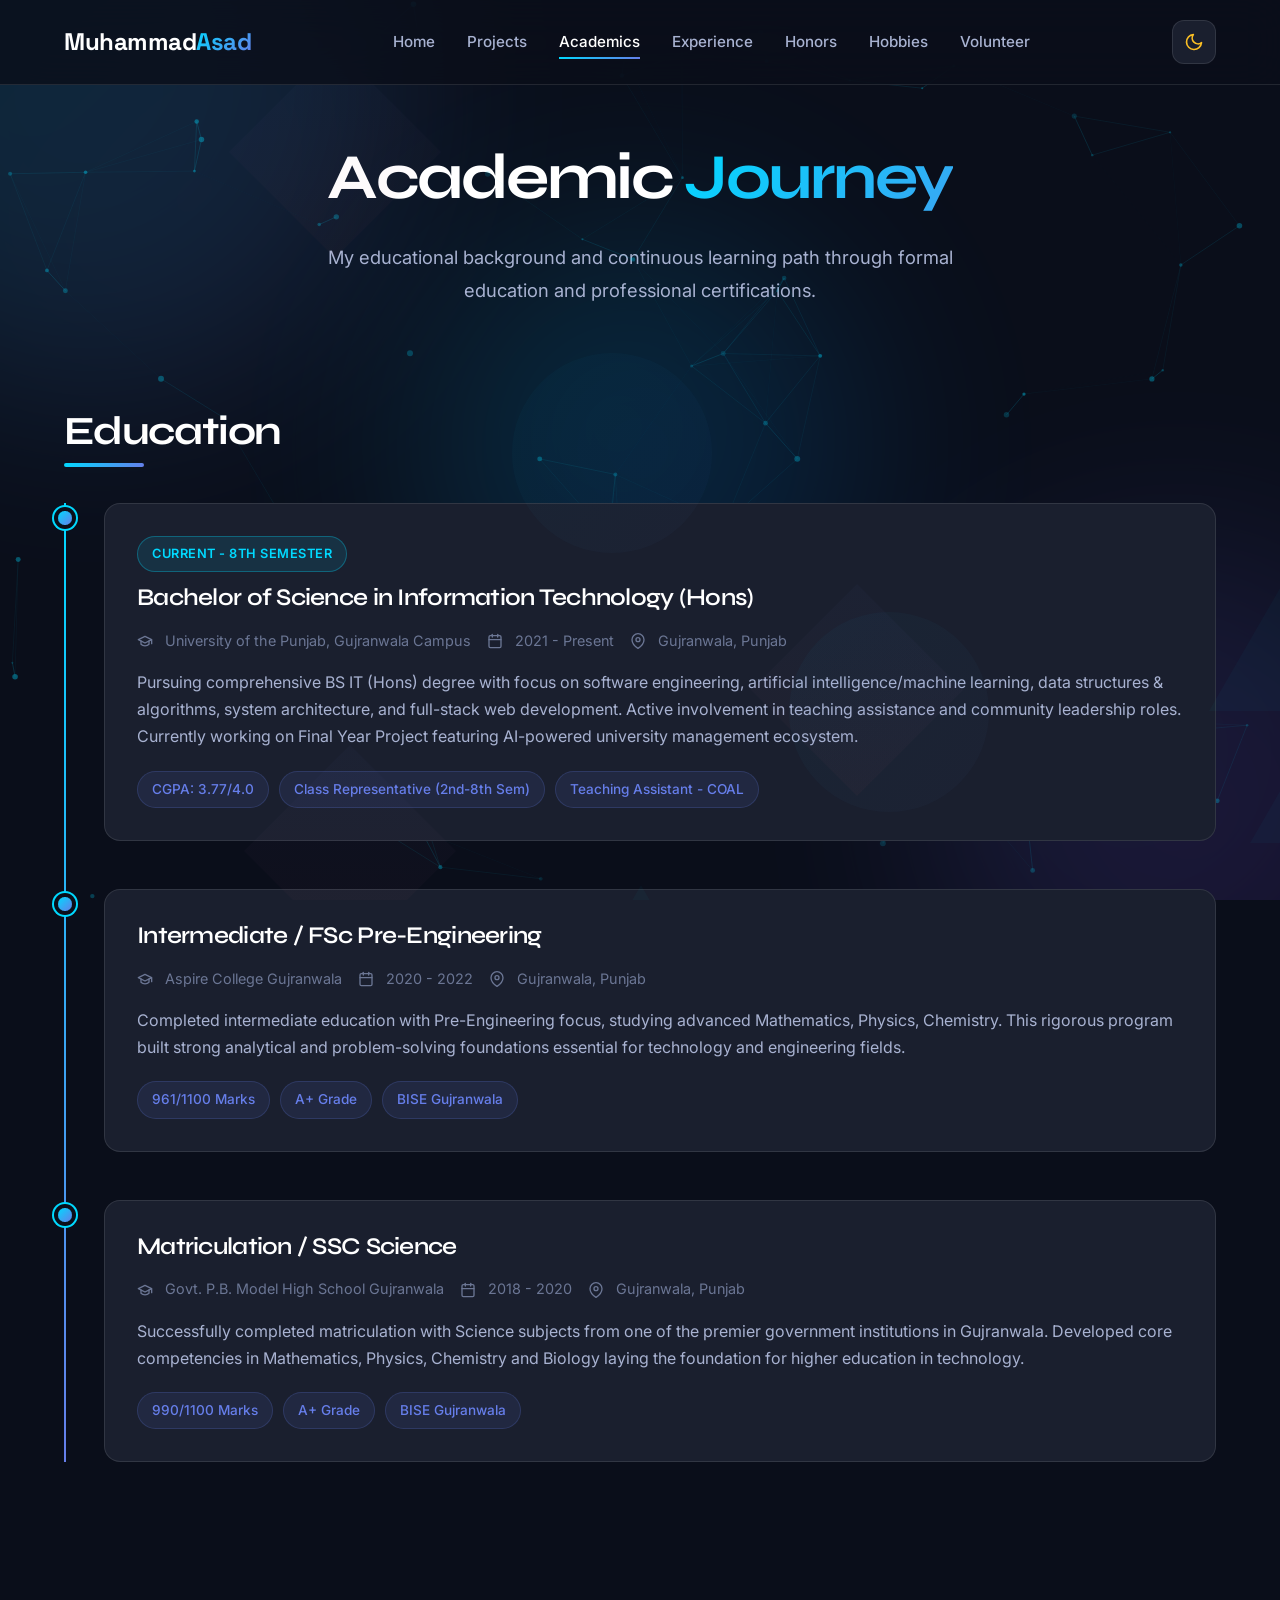
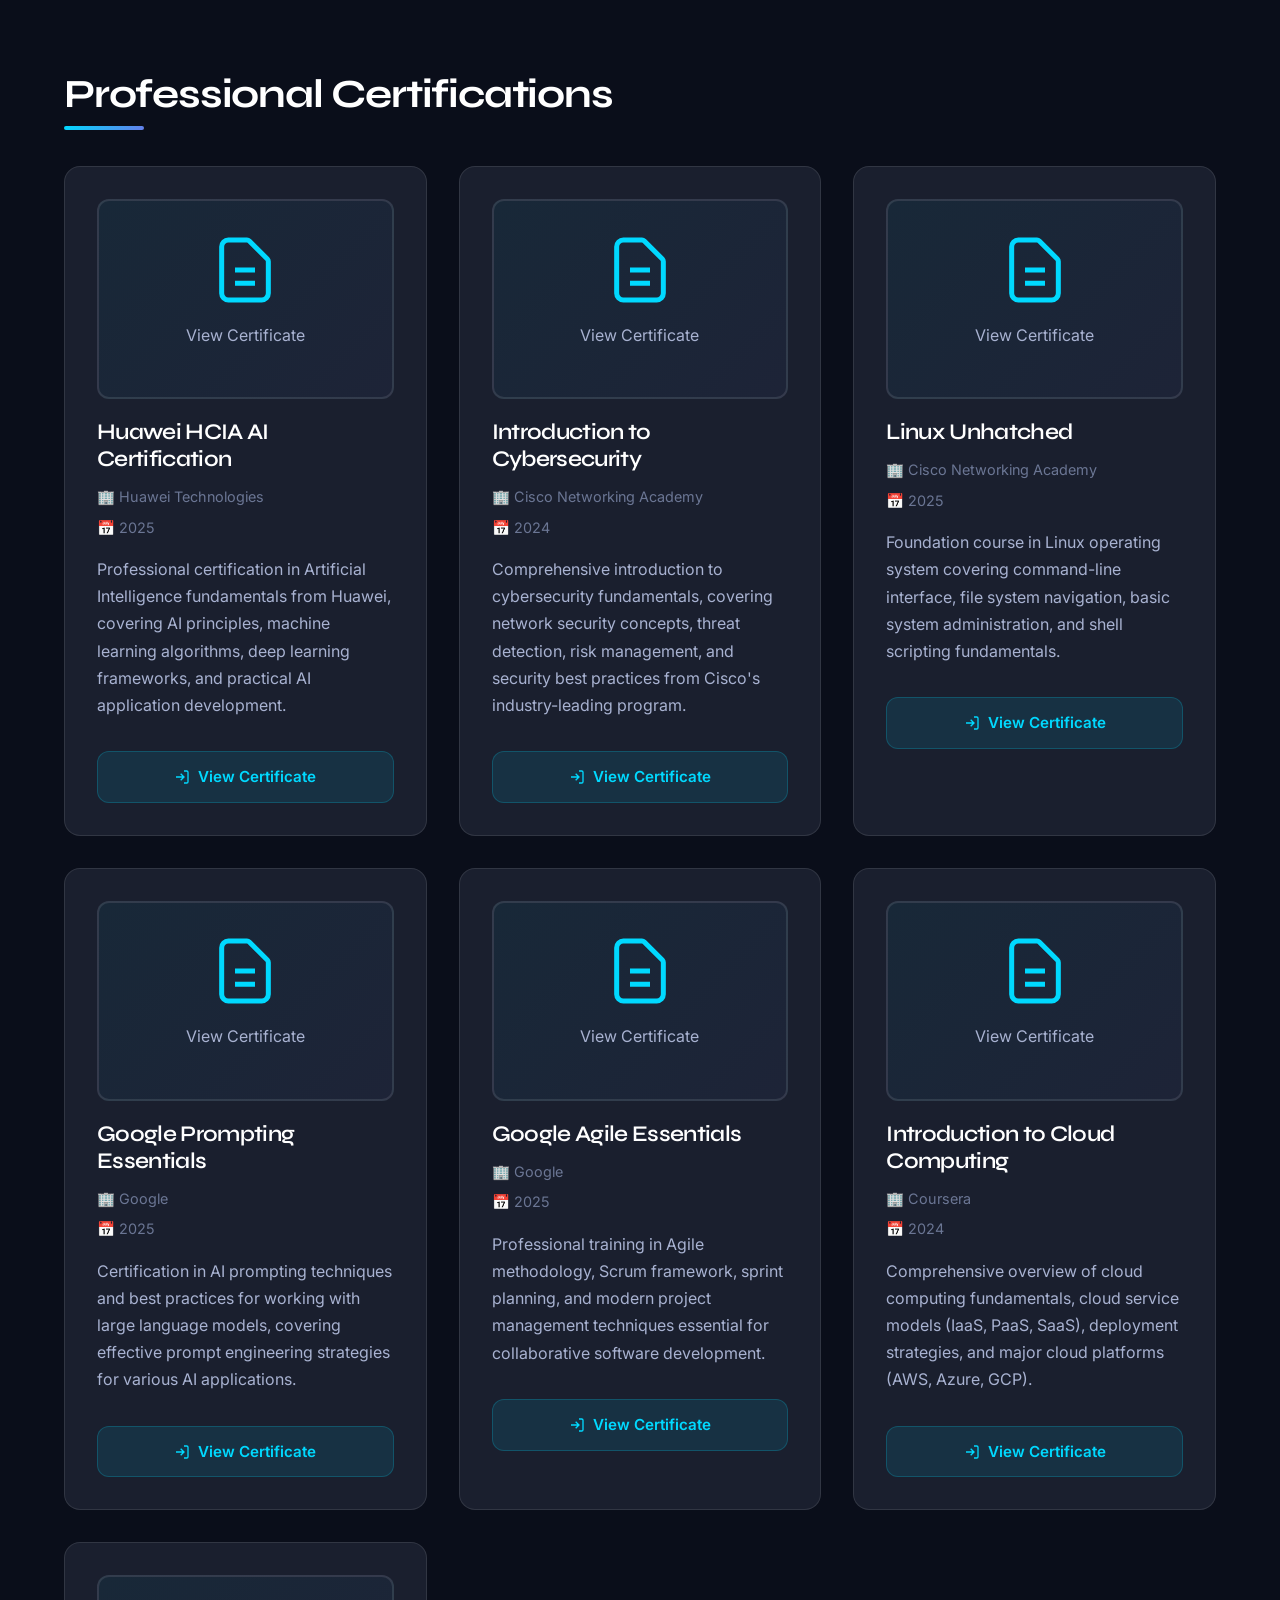
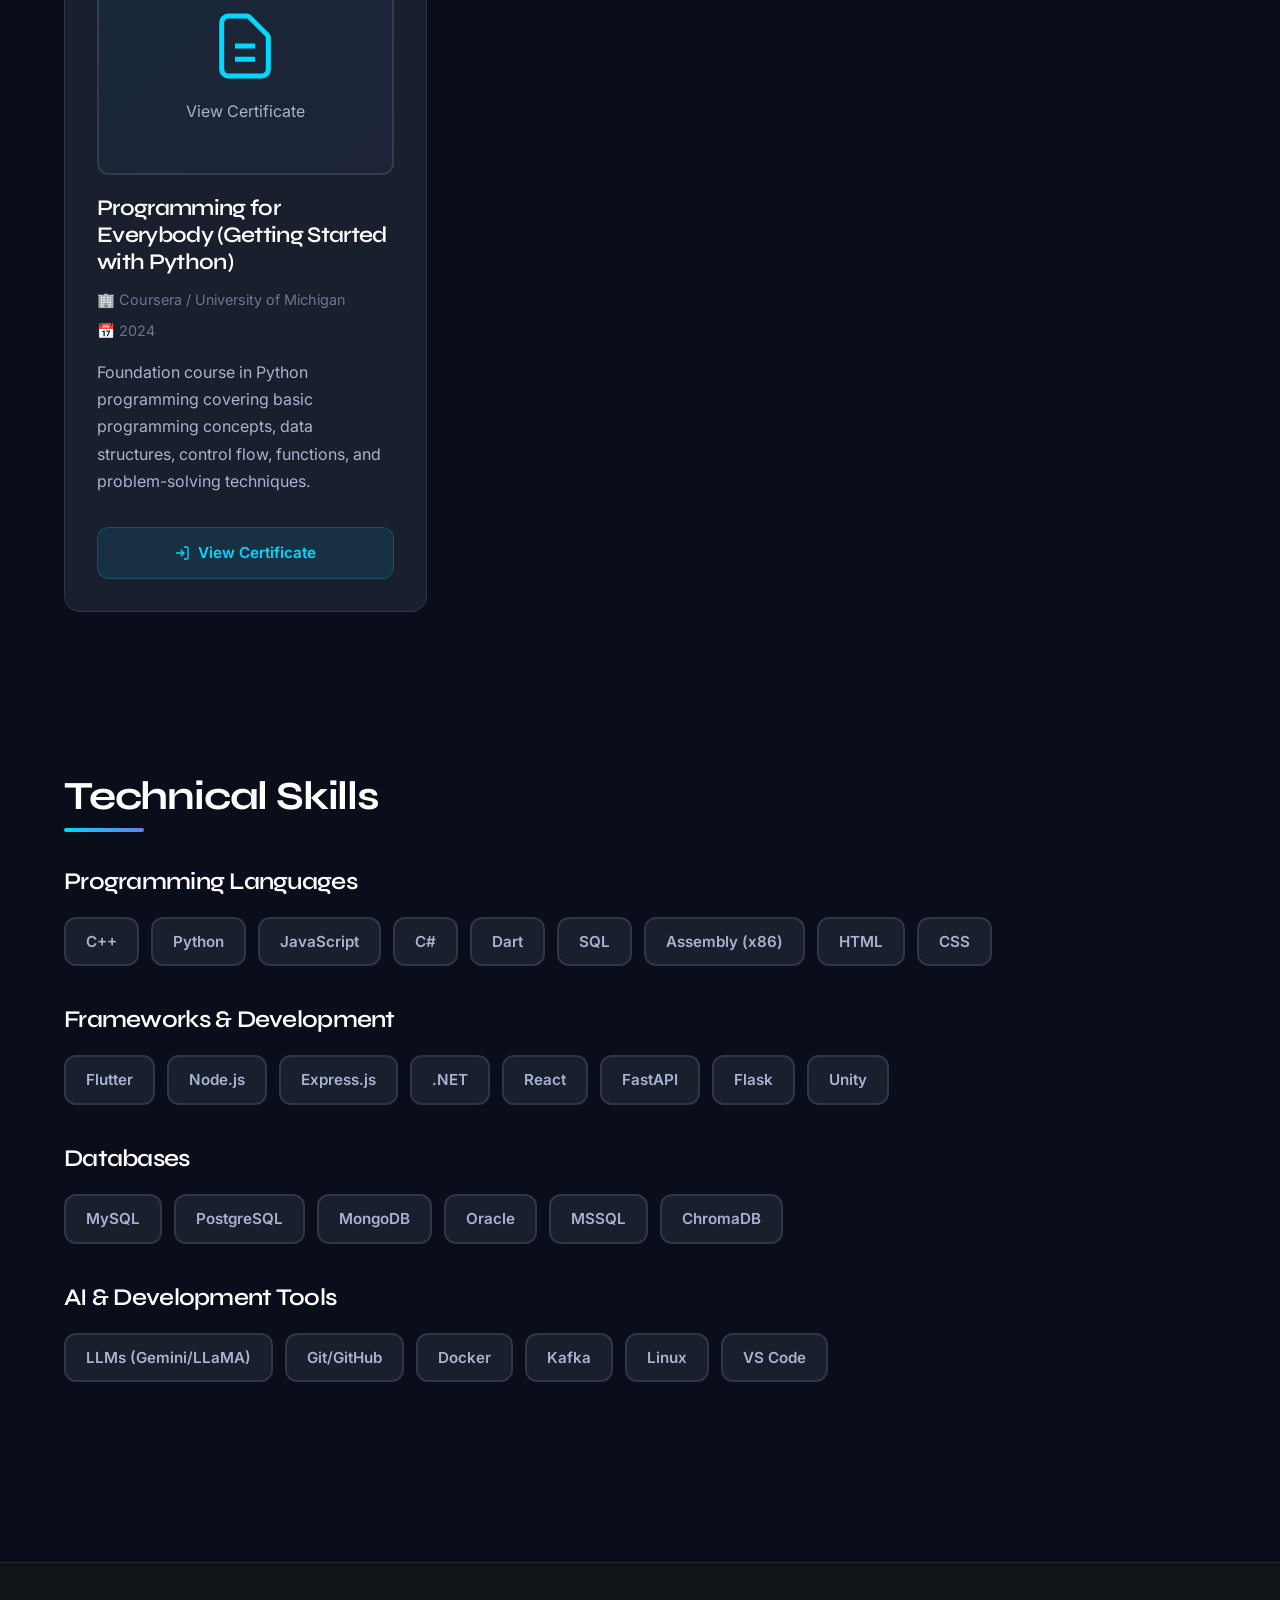
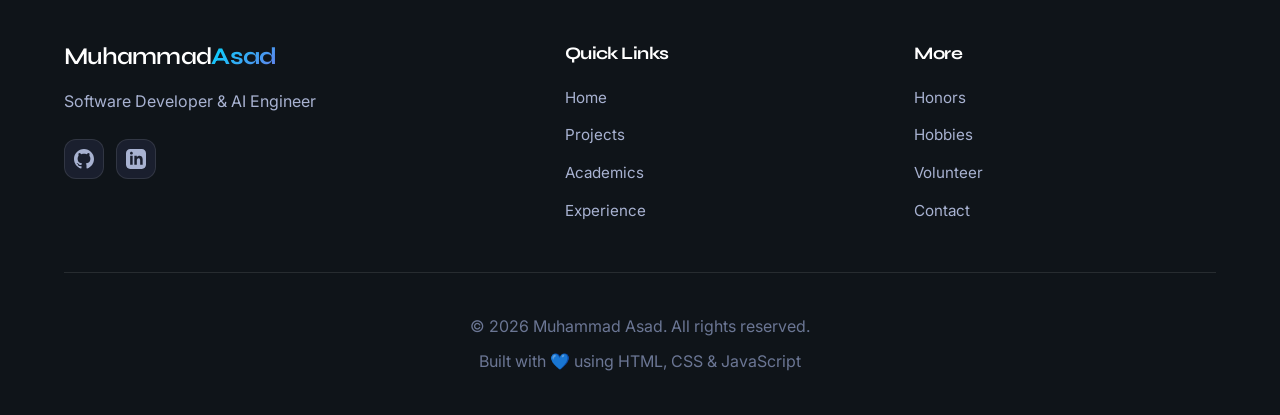
==== academics.html @ bdb94d13 "Portfolio Completed" ====
<!DOCTYPE html>
<html lang="en">
<head>
  <meta charset="UTF-8">
  <meta name="viewport" content="width=device-width, initial-scale=1.0">
  <title>Academics - ASAD2204</title>
  <link rel="stylesheet" href="styles.css">
  <link rel="stylesheet" href="page-common.css">
  <link rel="stylesheet" href="enhanced-effects.css">
  <link rel="preconnect" href="https://fonts.googleapis.com">
  <link rel="preconnect" href="https://fonts.gstatic.com" crossorigin>
  <link href="https://fonts.googleapis.com/css2?family=Syne:wght@400;600;700;800&family=Inter:wght@300;400;500;600&display=swap" rel="stylesheet">
</head>
<body>
  <!-- Navigation -->
  <nav class="navbar" id="navbar">
    <div class="container">
      <div class="nav-content">
        <a href="index.html" class="logo">Muhammad<span class="logo-accent">Asad</span></a>
        
        <div class="nav-links" id="navLinks">
          <a href="index.html" class="nav-link">Home</a>
          <a href="projects.html" class="nav-link">Projects</a>
          <a href="academics.html" class="nav-link active">Academics</a>
          <a href="experience.html" class="nav-link">Experience</a>
          <a href="honors.html" class="nav-link">Honors</a>
          <a href="hobbies.html" class="nav-link">Hobbies</a>
          <a href="volunteer.html" class="nav-link">Volunteer</a>
        </div>

        <div class="nav-actions">
          <button class="theme-toggle" id="themeToggle" aria-label="Toggle theme">
            <svg class="theme-icon" width="20" height="20" viewBox="0 0 24 24" fill="none" stroke="currentColor" stroke-width="2" stroke-linecap="round" stroke-linejoin="round">
              <path d="M21 12.79A9 9 0 1 1 11.21 3 7 7 0 0 0 21 12.79z"/>
            </svg>
          </button>
          <button class="mobile-toggle" id="mobileToggle" aria-label="Toggle menu">
            <span></span>
            <span></span>
            <span></span>
          </button>
        </div>
      </div>
    </div>
  </nav>

  <!-- Animated Background -->
  <div class="bg-animation">
    <div class="shape shape-1"></div>
    <div class="shape shape-2"></div>
    <div class="shape shape-3"></div>
  </div>

  <!-- Page Header -->
  <section class="page-hero">
    <div class="container">
      <div class="page-hero-content">
        <h1 class="page-title">
          Academic <span class="gradient-text">Journey</span>
        </h1>
        <p class="page-subtitle">
          My educational background and continuous learning path through formal education and professional certifications.
        </p>
      </div>
    </div>
  </section>

  <!-- Education Section -->
  <main class="container">
    <section class="content-section">
      <h2 class="section-title-left">Education</h2>
      
      <div class="timeline">
        <div class="timeline-item">
          <div class="timeline-marker"></div>
          <div class="timeline-content">
            <div class="timeline-badge">Current - 8th Semester</div>
            <h3>Bachelor of Science in Information Technology (Hons)</h3>
            <div class="timeline-meta">
              <span>
                <svg width="16" height="16" viewBox="0 0 24 24" fill="none" stroke="currentColor" stroke-width="2" stroke-linecap="round" stroke-linejoin="round" style="display:inline-block;vertical-align:middle;margin-right:6px">
                  <path d="M22 10v6M2 10l10-5 10 5-10 5z"/>
                  <path d="M6 12v5c3 3 9 3 12 0v-5"/>
                </svg>
                University of the Punjab, Gujranwala Campus
              </span>
              <span>
                <svg width="16" height="16" viewBox="0 0 24 24" fill="none" stroke="currentColor" stroke-width="2" stroke-linecap="round" stroke-linejoin="round" style="display:inline-block;vertical-align:middle;margin-right:6px">
                  <rect x="3" y="4" width="18" height="18" rx="2" ry="2"/>
                  <line x1="16" y1="2" x2="16" y2="6"/>
                  <line x1="8" y1="2" x2="8" y2="6"/>
                  <line x1="3" y1="10" x2="21" y2="10"/>
                </svg>
                2021 - Present
              </span>
              <span>
                <svg width="16" height="16" viewBox="0 0 24 24" fill="none" stroke="currentColor" stroke-width="2" stroke-linecap="round" stroke-linejoin="round" style="display:inline-block;vertical-align:middle;margin-right:6px">
                  <path d="M21 10c0 7-9 13-9 13s-9-6-9-13a9 9 0 0 1 18 0z"/>
                  <circle cx="12" cy="10" r="3"/>
                </svg>
                Gujranwala, Punjab
              </span>
            </div>
            <p>
              Pursuing comprehensive BS IT (Hons) degree with focus on software engineering, 
              artificial intelligence/machine learning, data structures & algorithms, system architecture, 
              and full-stack web development. Active involvement in teaching assistance and community 
              leadership roles. Currently working on Final Year Project featuring AI-powered university 
              management ecosystem.
            </p>
            <div class="timeline-highlights">
              <span class="highlight-tag">CGPA: 3.77/4.0</span>
              <span class="highlight-tag">Class Representative (2nd-8th Sem)</span>
              <span class="highlight-tag">Teaching Assistant - COAL</span>
            </div>
          </div>
        </div>

        <div class="timeline-item">
          <div class="timeline-marker"></div>
          <div class="timeline-content">
            <h3>Intermediate / FSc Pre-Engineering</h3>
            <div class="timeline-meta">
              <span>
                <svg width="16" height="16" viewBox="0 0 24 24" fill="none" stroke="currentColor" stroke-width="2" stroke-linecap="round" stroke-linejoin="round" style="display:inline-block;vertical-align:middle;margin-right:6px">
                  <path d="M22 10v6M2 10l10-5 10 5-10 5z"/>
                  <path d="M6 12v5c3 3 9 3 12 0v-5"/>
                </svg>
                Aspire College Gujranwala
              </span>
              <span>
                <svg width="16" height="16" viewBox="0 0 24 24" fill="none" stroke="currentColor" stroke-width="2" stroke-linecap="round" stroke-linejoin="round" style="display:inline-block;vertical-align:middle;margin-right:6px">
                  <rect x="3" y="4" width="18" height="18" rx="2" ry="2"/>
                  <line x1="16" y1="2" x2="16" y2="6"/>
                  <line x1="8" y1="2" x2="8" y2="6"/>
                  <line x1="3" y1="10" x2="21" y2="10"/>
                </svg>
                2020 - 2022
              </span>
              <span>
                <svg width="16" height="16" viewBox="0 0 24 24" fill="none" stroke="currentColor" stroke-width="2" stroke-linecap="round" stroke-linejoin="round" style="display:inline-block;vertical-align:middle;margin-right:6px">
                  <path d="M21 10c0 7-9 13-9 13s-9-6-9-13a9 9 0 0 1 18 0z"/>
                  <circle cx="12" cy="10" r="3"/>
                </svg>
                Gujranwala, Punjab
              </span>
            </div>
            <p>
              Completed intermediate education with Pre-Engineering focus, studying advanced Mathematics, 
              Physics, Chemistry. This rigorous program built strong analytical 
              and problem-solving foundations essential for technology and engineering fields.
            </p>
            <div class="timeline-highlights">
              <span class="highlight-tag">961/1100 Marks</span>
              <span class="highlight-tag">A+ Grade</span>
              <span class="highlight-tag">BISE Gujranwala</span>
            </div>
          </div>
        </div>

        <div class="timeline-item">
          <div class="timeline-marker"></div>
          <div class="timeline-content">
            <h3>Matriculation / SSC Science</h3>
            <div class="timeline-meta">
              <span>
                <svg width="16" height="16" viewBox="0 0 24 24" fill="none" stroke="currentColor" stroke-width="2" stroke-linecap="round" stroke-linejoin="round" style="display:inline-block;vertical-align:middle;margin-right:6px">
                  <path d="M22 10v6M2 10l10-5 10 5-10 5z"/>
                  <path d="M6 12v5c3 3 9 3 12 0v-5"/>
                </svg>
                Govt. P.B. Model High School Gujranwala
              </span>
              <span>
                <svg width="16" height="16" viewBox="0 0 24 24" fill="none" stroke="currentColor" stroke-width="2" stroke-linecap="round" stroke-linejoin="round" style="display:inline-block;vertical-align:middle;margin-right:6px">
                  <rect x="3" y="4" width="18" height="18" rx="2" ry="2"/>
                  <line x1="16" y1="2" x2="16" y2="6"/>
                  <line x1="8" y1="2" x2="8" y2="6"/>
                  <line x1="3" y1="10" x2="21" y2="10"/>
                </svg>
                2018 - 2020
              </span>
              <span>
                <svg width="16" height="16" viewBox="0 0 24 24" fill="none" stroke="currentColor" stroke-width="2" stroke-linecap="round" stroke-linejoin="round" style="display:inline-block;vertical-align:middle;margin-right:6px">
                  <path d="M21 10c0 7-9 13-9 13s-9-6-9-13a9 9 0 0 1 18 0z"/>
                  <circle cx="12" cy="10" r="3"/>
                </svg>
                Gujranwala, Punjab
              </span>
            </div>
            <p>
              Successfully completed matriculation with Science subjects from one of the premier 
              government institutions in Gujranwala. Developed core competencies in Mathematics, 
              Physics, Chemistry and Biology laying the foundation for higher 
              education in technology.
            </p>
            <div class="timeline-highlights">
              <span class="highlight-tag">990/1100 Marks</span>
              <span class="highlight-tag">A+ Grade</span>
              <span class="highlight-tag">BISE Gujranwala</span>
            </div>
          </div>
        </div>
      </div>
    </section>

    <!-- Certifications Section -->
    <section class="content-section">
      <h2 class="section-title-left">Professional Certifications</h2>
      
      <div class="cards-grid">
        <!-- Huawei HCIA AI Certification -->
        <div class="info-card certificate-card">
          <div class="certificate-image">
            <a href="certs/Academic/Huawei_HCIA_AI_CERT/Huawei HCIA AI CERT.pdf" target="_blank">
              <img src="certs/Academic/Huawei_HCIA_AI_CERT/Huawei HCIA AI CERT.pdf" alt="Huawei HCIA AI Certificate" style="width:100%; height:auto; border-radius:8px;" onerror="this.parentElement.innerHTML='<svg width=\'80\' height=\'80\' viewBox=\'0 0 24 24\' fill=\'none\' stroke=\'currentColor\' stroke-width=\'1.5\'><path d=\'M9 12h6m-6 4h6m2 5H7a2 2 0 01-2-2V5a2 2 0 012-2h5.586a1 1 0 01.707.293l5.414 5.414a1 1 0 01.293.707V19a2 2 0 01-2 2z\'/></svg><p>View Certificate</p>'">
            </a>
          </div>
          <h3>Huawei HCIA AI Certification</h3>
          <div class="card-meta">
            <span>🏢 Huawei Technologies</span>
            <span>📅 2025</span>
          </div>
          <p>
            Professional certification in Artificial Intelligence fundamentals from Huawei, covering AI principles, 
            machine learning algorithms, deep learning frameworks, and practical AI application development.
          </p>
          <a href="certs/Academic/Huawei_HCIA_AI_CERT/Huawei HCIA AI CERT.pdf" target="_blank" class="btn btn-secondary" style="margin-top:12px; display:inline-flex; align-items:center; gap:8px; text-decoration:none;">
            <svg width="16" height="16" viewBox="0 0 24 24" fill="none" stroke="currentColor" stroke-width="2">
              <path d="M15 3h4a2 2 0 012 2v14a2 2 0 01-2 2h-4M10 17l5-5-5-5M13.8 12H3"/>
            </svg>
            View Certificate
          </a>
        </div>

        <!-- Introduction to Cybersecurity (Cisco) -->
        <div class="info-card certificate-card">
          <div class="certificate-image">
            <a href="certs/Academic/cisco/Introduction to Cybersecurity(Cisco).pdf" target="_blank">
              <svg width="80" height="80" viewBox="0 0 24 24" fill="none" stroke="currentColor" stroke-width="1.5">
                <path d="M9 12h6m-6 4h6m2 5H7a2 2 0 01-2-2V5a2 2 0 012-2h5.586a1 1 0 01.707.293l5.414 5.414a1 1 0 01.293.707V19a2 2 0 01-2 2z"/>
              </svg>
              <p>View Certificate</p>
            </a>
          </div>
          <h3>Introduction to Cybersecurity</h3>
          <div class="card-meta">
            <span>🏢 Cisco Networking Academy</span>
            <span>📅 2024</span>
          </div>
          <p>
            Comprehensive introduction to cybersecurity fundamentals, covering network security concepts, 
            threat detection, risk management, and security best practices from Cisco's industry-leading program.
          </p>
          <a href="certs/Academic/cisco/Introduction to Cybersecurity(Cisco).pdf" target="_blank" class="btn btn-secondary" style="margin-top:12px; display:inline-flex; align-items:center; gap:8px; text-decoration:none;">
            <svg width="16" height="16" viewBox="0 0 24 24" fill="none" stroke="currentColor" stroke-width="2">
              <path d="M15 3h4a2 2 0 012 2v14a2 2 0 01-2 2h-4M10 17l5-5-5-5M13.8 12H3"/>
            </svg>
            View Certificate
          </a>
        </div>

        <!-- Linux Unhatched (Cisco) -->
        <div class="info-card certificate-card">
          <div class="certificate-image">
            <a href="certs/Academic/cisco/Linux_unhatched.pdf" target="_blank">
              <svg width="80" height="80" viewBox="0 0 24 24" fill="none" stroke="currentColor" stroke-width="1.5">
                <path d="M9 12h6m-6 4h6m2 5H7a2 2 0 01-2-2V5a2 2 0 012-2h5.586a1 1 0 01.707.293l5.414 5.414a1 1 0 01.293.707V19a2 2 0 01-2 2z"/>
              </svg>
              <p>View Certificate</p>
            </a>
          </div>
          <h3>Linux Unhatched</h3>
          <div class="card-meta">
            <span>🏢 Cisco Networking Academy</span>
            <span>📅 2025</span>
          </div>
          <p>
            Foundation course in Linux operating system covering command-line interface, file system navigation, 
            basic system administration, and shell scripting fundamentals.
          </p>
          <a href="certs/Academic/cisco/Linux_unhatched.pdf" target="_blank" class="btn btn-secondary" style="margin-top:12px; display:inline-flex; align-items:center; gap:8px; text-decoration:none;">
            <svg width="16" height="16" viewBox="0 0 24 24" fill="none" stroke="currentColor" stroke-width="2">
              <path d="M15 3h4a2 2 0 012 2v14a2 2 0 01-2 2h-4M10 17l5-5-5-5M13.8 12H3"/>
            </svg>
            View Certificate
          </a>
        </div>

        <!-- Google Prompting Essentials -->
        <div class="info-card certificate-card">
          <div class="certificate-image">
            <a href="certs/Academic/Google_Courses_Certs/Google PromptingEssentials.pdf" target="_blank">
              <svg width="80" height="80" viewBox="0 0 24 24" fill="none" stroke="currentColor" stroke-width="1.5">
                <path d="M9 12h6m-6 4h6m2 5H7a2 2 0 01-2-2V5a2 2 0 012-2h5.586a1 1 0 01.707.293l5.414 5.414a1 1 0 01.293.707V19a2 2 0 01-2 2z"/>
              </svg>
              <p>View Certificate</p>
            </a>
          </div>
          <h3>Google Prompting Essentials</h3>
          <div class="card-meta">
            <span>🏢 Google</span>
            <span>📅 2025</span>
          </div>
          <p>
            Certification in AI prompting techniques and best practices for working with large language models, 
            covering effective prompt engineering strategies for various AI applications.
          </p>
          <a href="certs/Academic/Google_Courses_Certs/Google PromptingEssentials.pdf" target="_blank" class="btn btn-secondary" style="margin-top:12px; display:inline-flex; align-items:center; gap:8px; text-decoration:none;">
            <svg width="16" height="16" viewBox="0 0 24 24" fill="none" stroke="currentColor" stroke-width="2">
              <path d="M15 3h4a2 2 0 012 2v14a2 2 0 01-2 2h-4M10 17l5-5-5-5M13.8 12H3"/>
            </svg>
            View Certificate
          </a>
        </div>

        <!-- Google Agile Essentials -->
        <div class="info-card certificate-card">
          <div class="certificate-image">
            <a href="certs/Academic/Google_Courses_Certs/GoogleAgile Essentials.pdf" target="_blank">
              <svg width="80" height="80" viewBox="0 0 24 24" fill="none" stroke="currentColor" stroke-width="1.5">
                <path d="M9 12h6m-6 4h6m2 5H7a2 2 0 01-2-2V5a2 2 0 012-2h5.586a1 1 0 01.707.293l5.414 5.414a1 1 0 01.293.707V19a2 2 0 01-2 2z"/>
              </svg>
              <p>View Certificate</p>
            </a>
          </div>
          <h3>Google Agile Essentials</h3>
          <div class="card-meta">
            <span>🏢 Google</span>
            <span>📅 2025</span>
          </div>
          <p>
            Professional training in Agile methodology, Scrum framework, sprint planning, and modern project 
            management techniques essential for collaborative software development.
          </p>
          <a href="certs/Academic/Google_Courses_Certs/GoogleAgile Essentials.pdf" target="_blank" class="btn btn-secondary" style="margin-top:12px; display:inline-flex; align-items:center; gap:8px; text-decoration:none;">
            <svg width="16" height="16" viewBox="0 0 24 24" fill="none" stroke="currentColor" stroke-width="2">
              <path d="M15 3h4a2 2 0 012 2v14a2 2 0 01-2 2h-4M10 17l5-5-5-5M13.8 12H3"/>
            </svg>
            View Certificate
          </a>
        </div>

        <!-- Introduction to Cloud Computing -->
        <div class="info-card certificate-card">
          <div class="certificate-image">
            <a href="certs/Academic/Coursera_random/Introduction to Cloud Computing.pdf" target="_blank">
              <svg width="80" height="80" viewBox="0 0 24 24" fill="none" stroke="currentColor" stroke-width="1.5">
                <path d="M9 12h6m-6 4h6m2 5H7a2 2 0 01-2-2V5a2 2 0 012-2h5.586a1 1 0 01.707.293l5.414 5.414a1 1 0 01.293.707V19a2 2 0 01-2 2z"/>
              </svg>
              <p>View Certificate</p>
            </a>
          </div>
          <h3>Introduction to Cloud Computing</h3>
          <div class="card-meta">
            <span>🏢 Coursera</span>
            <span>📅 2024</span>
          </div>
          <p>
            Comprehensive overview of cloud computing fundamentals, cloud service models (IaaS, PaaS, SaaS), 
            deployment strategies, and major cloud platforms (AWS, Azure, GCP).
          </p>
          <a href="certs/Academic/Coursera_random/Introduction to Cloud Computing.pdf" target="_blank" class="btn btn-secondary" style="margin-top:12px; display:inline-flex; align-items:center; gap:8px; text-decoration:none;">
            <svg width="16" height="16" viewBox="0 0 24 24" fill="none" stroke="currentColor" stroke-width="2">
              <path d="M15 3h4a2 2 0 012 2v14a2 2 0 01-2 2h-4M10 17l5-5-5-5M13.8 12H3"/>
            </svg>
            View Certificate
          </a>
        </div>

        <!-- Programming for Everybody (Python) -->
        <div class="info-card certificate-card">
          <div class="certificate-image">
            <a href="certs/Academic/Coursera_random/Programming for Everybody.pdf" target="_blank">
              <svg width="80" height="80" viewBox="0 0 24 24" fill="none" stroke="currentColor" stroke-width="1.5">
                <path d="M9 12h6m-6 4h6m2 5H7a2 2 0 01-2-2V5a2 2 0 012-2h5.586a1 1 0 01.707.293l5.414 5.414a1 1 0 01.293.707V19a2 2 0 01-2 2z"/>
              </svg>
              <p>View Certificate</p>
            </a>
          </div>
          <h3>Programming for Everybody (Getting Started with Python)</h3>
          <div class="card-meta">
            <span>🏢 Coursera / University of Michigan</span>
            <span>📅 2024</span>
          </div>
          <p>
            Foundation course in Python programming covering basic programming concepts, data structures, 
            control flow, functions, and problem-solving techniques.
          </p>
          <a href="certs/Academic/Coursera_random/Programming for Everybody.pdf" target="_blank" class="btn btn-secondary" style="margin-top:12px; display:inline-flex; align-items:center; gap:8px; text-decoration:none;">
            <svg width="16" height="16" viewBox="0 0 24 24" fill="none" stroke="currentColor" stroke-width="2">
              <path d="M15 3h4a2 2 0 012 2v14a2 2 0 01-2 2h-4M10 17l5-5-5-5M13.8 12H3"/>
            </svg>
            View Certificate
          </a>
        </div>
      </div>
    </section>

    <!-- Skills Section -->
    <section class="content-section">
      <h2 class="section-title-left">Technical Skills</h2>
      
      <div class="skills-container">
        <div class="skill-category">
          <h3>Programming Languages</h3>
          <div class="skill-tags">
            <span class="skill-tag">C++</span>
            <span class="skill-tag">Python</span>
            <span class="skill-tag">JavaScript</span>
            <span class="skill-tag">C#</span>
            <span class="skill-tag">Dart</span>
            <span class="skill-tag">SQL</span>
            <span class="skill-tag">Assembly (x86)</span>
            <span class="skill-tag">HTML</span>
            <span class="skill-tag">CSS</span>
          </div>
        </div>

        <div class="skill-category">
          <h3>Frameworks & Development</h3>
          <div class="skill-tags">
            <span class="skill-tag">Flutter</span>
            <span class="skill-tag">Node.js</span>
            <span class="skill-tag">Express.js</span>
            <span class="skill-tag">.NET</span>
            <span class="skill-tag">React</span>
            <span class="skill-tag">FastAPI</span>
            <span class="skill-tag">Flask</span>
            <span class="skill-tag">Unity</span>
          </div>
        </div>

        <div class="skill-category">
          <h3>Databases</h3>
          <div class="skill-tags">
            <span class="skill-tag">MySQL</span>
            <span class="skill-tag">PostgreSQL</span>
            <span class="skill-tag">MongoDB</span>
            <span class="skill-tag">Oracle</span>
            <span class="skill-tag">MSSQL</span>
            <span class="skill-tag">ChromaDB</span>
          </div>
        </div>

        <div class="skill-category">
          <h3>AI & Development Tools</h3>
          <div class="skill-tags">
            <span class="skill-tag">LLMs (Gemini/LLaMA)</span>
            <span class="skill-tag">Git/GitHub</span>
            <span class="skill-tag">Docker</span>
            <span class="skill-tag">Kafka</span>
            <span class="skill-tag">Linux</span>
            <span class="skill-tag">VS Code</span>
          </div>
        </div>
      </div>
    </section>
  </main>

  <!-- Footer -->
  <footer class="footer">
    <div class="container">
      <div class="footer-content">
        <div class="footer-section">
          <h3>Muhammad<span class="logo-accent">Asad</span></h3>
          <p>Software Developer & AI Engineer</p>
          <div class="footer-social">
            <a href="https://github.com/ASAD2204" target="_blank" rel="noopener" aria-label="GitHub">
              <svg width="20" height="20" viewBox="0 0 24 24" fill="currentColor">
                <path d="M12 0c-6.626 0-12 5.373-12 12 0 5.302 3.438 9.8 8.207 11.387.599.111.793-.261.793-.577v-2.234c-3.338.726-4.033-1.416-4.033-1.416-.546-1.387-1.333-1.756-1.333-1.756-1.089-.745.083-.729.083-.729 1.205.084 1.839 1.237 1.839 1.237 1.07 1.834 2.807 1.304 3.492.997.107-.775.418-1.305.762-1.604-2.665-.305-5.467-1.334-5.467-5.931 0-1.311.469-2.381 1.236-3.221-.124-.303-.535-1.524.117-3.176 0 0 1.008-.322 3.301 1.23.957-.266 1.983-.399 3.003-.404 1.02.005 2.047.138 3.006.404 2.291-1.552 3.297-1.23 3.297-1.23.653 1.653.242 2.874.118 3.176.77.84 1.235 1.911 1.235 3.221 0 4.609-2.807 5.624-5.479 5.921.43.372.823 1.102.823 2.222v3.293c0 .319.192.694.801.576 4.765-1.589 8.199-6.086 8.199-11.386 0-6.627-5.373-12-12-12z"/>
              </svg>
            </a>
            <a href="https://www.linkedin.com/in/muhammad-asad-7a708a2a0" target="_blank" rel="noopener" aria-label="LinkedIn">
              <svg width="20" height="20" viewBox="0 0 24 24" fill="currentColor">
                <path d="M19 0h-14c-2.761 0-5 2.239-5 5v14c0 2.761 2.239 5 5 5h14c2.762 0 5-2.239 5-5v-14c0-2.761-2.238-5-5-5zm-11 19h-3v-11h3v11zm-1.5-12.268c-.966 0-1.75-.79-1.75-1.764s.784-1.764 1.75-1.764 1.75.79 1.75 1.764-.783 1.764-1.75 1.764zm13.5 12.268h-3v-5.604c0-3.368-4-3.113-4 0v5.604h-3v-11h3v1.765c1.396-2.586 7-2.777 7 2.476v6.759z"/>
              </svg>
            </a>
          </div>
        </div>
        
        <div class="footer-section">
          <h4>Quick Links</h4>
          <div class="footer-links">
            <a href="index.html">Home</a>
            <a href="projects.html">Projects</a>
            <a href="academics.html">Academics</a>
            <a href="experience.html">Experience</a>
          </div>
        </div>

        <div class="footer-section">
          <h4>More</h4>
          <div class="footer-links">
            <a href="honors.html">Honors</a>
            <a href="hobbies.html">Hobbies</a>
            <a href="volunteer.html">Volunteer</a>
            <a href="index.html#contact">Contact</a>
          </div>
        </div>
      </div>
      
      <div class="footer-bottom">
        <p>&copy; 2026 Muhammad Asad. All rights reserved.</p>
        <p>Built with 💙 using HTML, CSS & JavaScript</p>
      </div>
    </div>
  </footer>

  <script src="script.js"></script>
  <script src="particles.js"></script>
  <script src="animations.js"></script>
</body>
</html>
---- styles.css ----
/* ===========================
  CSS VARIABLES & THEME
  =========================== */
@import url('https://fonts.googleapis.com/css2?family=Inter:wght@300;400;500;600;700;800;900&family=Syne:wght@600;700;800&family=Space+Grotesk:wght@500;600;700&family=Poppins:wght@600;700;800&display=swap');

:root {
  /* Dark Theme Colors - Enhanced */
  --bg-primary: #0a0e1a;
  --bg-secondary: #0f1419;
  --bg-tertiary: #151923;
  --card-bg: #1a1f2e;
  --card-hover: #1f2538;
  
  --text-primary: #ffffff;
  --text-secondary: #a8b2d1;
  --text-muted: #6b7694;
  
  --accent-primary: #00d9ff;
  --accent-secondary: #667eea;
  --accent-gradient: linear-gradient(135deg, #00d9ff 0%, #667eea 100%);
  --accent-orange: #ff6b6b;
  
  --border-color: rgba(255, 255, 255, 0.1);
  --shadow-sm: 0 2px 8px rgba(0, 0, 0, 0.3);
  --shadow-md: 0 4px 16px rgba(0, 0, 0, 0.4);
  --shadow-lg: 0 8px 32px rgba(0, 0, 0, 0.5);
  --shadow-color: 0 10px 40px rgba(0, 217, 255, 0.2);
  
  --radius-sm: 8px;
  --radius-md: 12px;
  --radius-lg: 16px;
  --radius-xl: 24px;
  
  --transition: all 0.3s cubic-bezier(0.4, 0, 0.2, 1);
  --transition-smooth: all 0.4s cubic-bezier(0.25, 0.46, 0.45, 0.94);
  
  /* Typography - Enhanced */
  --font-sans: 'Inter', -apple-system, BlinkMacSystemFont, 'Segoe UI', sans-serif;
  --font-heading: 'Syne', ui-sans-serif, system-ui, -apple-system, 'Segoe UI', sans-serif;
  --base-font-size: 16px;
  --base-line-height: 1.7;
  
  /* Spacing System */
  --spacing-xs: 0.5rem;
  --spacing-sm: 1rem;
  --spacing-md: 1.5rem;
  --spacing-lg: 2rem;
  --spacing-xl: 3rem;
  --spacing-2xl: 4rem;
}

[data-theme="light"] {
  --bg-primary: #ffffff;
  --bg-secondary: #f8f9fa;
  --bg-tertiary: #f1f3f5;
  --card-bg: #ffffff;
  --card-hover: #f8f9fa;
  
  --text-primary: #1a1f2e;
  --text-secondary: #495057;
  --text-muted: #6c757d;
  
  --accent-primary: #0070f3;
  --accent-secondary: #7928ca;
  --accent-gradient: linear-gradient(135deg, #0070f3 0%, #7928ca 100%);
  
  --border-color: rgba(0, 0, 0, 0.1);
  --shadow-sm: 0 2px 8px rgba(0, 0, 0, 0.08);
  --shadow-md: 0 4px 16px rgba(0, 0, 0, 0.12);
  --shadow-lg: 0 8px 32px rgba(0, 0, 0, 0.16);
}

/* ===========================
   RESET & BASE STYLES
   =========================== */
* {
  margin: 0;
  padding: 0;
  box-sizing: border-box;
}

html {
  scroll-behavior: smooth;
}

html { font-size: var(--base-font-size); }

body {
  font-family: var(--font-sans);
  background: var(--bg-primary);
  color: var(--text-primary);
  line-height: var(--base-line-height);
  -webkit-font-smoothing: antialiased;
  -moz-osx-font-smoothing: grayscale;
  overflow-x: hidden;
  transition: background-color 0.3s ease, color 0.3s ease;
  font-weight: 400;
  font-size: 1rem;
}

h1, h2, h3, h4, h5, h6 {
  font-family: var(--font-heading);
  font-weight: 700;
  line-height: 1.2;
  letter-spacing: -0.03em;
  color: var(--text-primary);
  margin-bottom: var(--spacing-sm);
}

h1 {
  font-size: clamp(2.5rem, 5vw, 4rem);
  font-weight: 800;
  letter-spacing: -0.04em;
}

h2 {
  font-size: clamp(2rem, 4vw, 3rem);
  font-weight: 700;
}

h3 {
  font-size: clamp(1.5rem, 3vw, 2rem);
  font-weight: 600;
}

h4 {
  font-size: clamp(1.25rem, 2.5vw, 1.5rem);
}

p {
  margin-bottom: var(--spacing-md);
  line-height: var(--base-line-height);
}

a {
  text-decoration: none;
  color: inherit;
  transition: var(--transition);
}

img {
  max-width: 100%;
  height: auto;
  display: block;
}

.container {
  max-width: 1200px;
  margin: 0 auto;
  padding: 0 24px;
}

/* ===========================
   AMAZING SPLASH SCREEN
   =========================== */
.splash-screen {
  position: fixed;
  top: 0;
  left: 0;
  width: 100%;
  height: 100vh;
  background: radial-gradient(ellipse at bottom, #1a1f2e 0%, #0a0e1a 100%);
  display: flex;
  align-items: center;
  justify-content: center;
  z-index: 10000;
  transition: opacity 0.8s ease-out, transform 0.8s ease-out;
  overflow: hidden;
}

.splash-screen.fade-out {
  opacity: 0;
  transform: scale(1.1);
  pointer-events: none;
}

/* Animated Particles Background */
.splash-particles {
  position: absolute;
  width: 100%;
  height: 100%;
  overflow: hidden;
}

.particle {
  position: absolute;
  width: 3px;
  height: 3px;
  background: var(--accent-primary);
  border-radius: 50%;
  opacity: 0;
  animation: particleFloat 3s ease-in-out infinite;
  box-shadow: 0 0 10px var(--accent-primary);
}

@keyframes particleFloat {
  0% {
    opacity: 0;
    transform: translateY(100vh) translateX(0) scale(0);
  }
  10% {
    opacity: 1;
  }
  90% {
    opacity: 1;
  }
  100% {
    opacity: 0;
    transform: translateY(-100vh) translateX(100px) scale(1);
  }
}

.splash-content {
  text-align: center;
  animation: splashFadeIn 0.8s ease-out;
  position: relative;
  z-index: 10;
}

.splash-glass-card {
  background: rgba(26, 31, 46, 0.5);
  backdrop-filter: blur(30px);
  -webkit-backdrop-filter: blur(30px);
  border: 1px solid rgba(255, 255, 255, 0.1);
  border-radius: 32px;
  padding: 56px 72px;
  box-shadow: 0 16px 64px rgba(0, 0, 0, 0.6),
              0 0 100px rgba(0, 217, 255, 0.1);
  position: relative;
  overflow: hidden;
}

.splash-glass-card::before {
  content: '';
  position: absolute;
  inset: -2px;
  background: linear-gradient(135deg, 
    rgba(0, 217, 255, 0.4) 0%, 
    rgba(102, 126, 234, 0.4) 50%,
    rgba(0, 217, 255, 0.4) 100%);
  border-radius: 32px;
  z-index: -1;
  opacity: 0.6;
  animation: borderPulse 3s ease-in-out infinite;
  filter: blur(8px);
}

@keyframes borderPulse {
  0%, 100% { opacity: 0.4; transform: scale(1); }
  50% { opacity: 0.8; transform: scale(1.02); }
}

.splash-glass-card::after {
  content: '';
  position: absolute;
  top: -50%;
  left: -50%;
  width: 200%;
  height: 200%;
  background: radial-gradient(circle, rgba(0, 217, 255, 0.05) 0%, transparent 70%);
  animation: rotate 10s linear infinite;
}

.splash-logo {
  margin-bottom: 28px;
}

.logo-circle {
  width: 120px;
  height: 120px;
  background: linear-gradient(135deg, #00d9ff 0%, #667eea 100%);
  border-radius: 50%;
  display: flex;
  align-items: center;
  justify-content: center;
  margin: 0 auto;
  box-shadow: 0 12px 40px rgba(0, 217, 255, 0.4),
              0 0 60px rgba(102, 126, 234, 0.3);
  animation: logoFloat 3s ease-in-out infinite;
  position: relative;
}

/* Rotating Rings around Logo */
.rotating-ring {
  position: absolute;
  border-radius: 50%;
  border: 2px solid transparent;
}

.ring-1 {
  width: 140px;
  height: 140px;
  border-top-color: rgba(0, 217, 255, 0.6);
  border-right-color: rgba(0, 217, 255, 0.3);
  animation: ringRotate 2s linear infinite;
}

.ring-2 {
  width: 160px;
  height: 160px;
  border-top-color: rgba(102, 126, 234, 0.6);
  border-left-color: rgba(102, 126, 234, 0.3);
  animation: ringRotate 3s linear infinite reverse;
}

.ring-3 {
  width: 180px;
  height: 180px;
  border-top-color: rgba(0, 217, 255, 0.4);
  border-bottom-color: rgba(102, 126, 234, 0.4);
  animation: ringRotate 4s linear infinite;
}

@keyframes ringRotate {
  from { transform: rotate(0deg); }
  to { transform: rotate(360deg); }
}

.logo-circle::before {
  content: '';
  position: absolute;
  inset: -8px;
  background: linear-gradient(135deg, #00d9ff, #667eea);
  border-radius: 50%;
  filter: blur(20px);
  opacity: 0.6;
  z-index: -1;
  animation: glowPulse 2s ease-in-out infinite;
}

@keyframes glowPulse {
  0%, 100% { 
    opacity: 0.4;
    transform: scale(0.95);
  }
  50% { 
    opacity: 0.8;
    transform: scale(1.05);
  }
}

.logo-text {
  font-family: 'Syne', sans-serif;
  font-size: 2.8rem;
  font-weight: 800;
  color: white;
  letter-spacing: -2px;
  text-shadow: 0 4px 12px rgba(0, 0, 0, 0.4);
  position: relative;
  z-index: 10;
}

.splash-title {
  font-size: 2.8rem;
  font-weight: 700;
  margin-bottom: 12px;
  background: linear-gradient(135deg, #00d9ff 0%, #667eea 50%, #00d9ff 100%);
  background-size: 200% auto;
  -webkit-background-clip: text;
  -webkit-text-fill-color: transparent;
  background-clip: text;
  animation: titleShimmer 3s ease-in-out infinite, titleSlideUp 0.8s ease-out 0.3s backwards;
}

@keyframes titleShimmer {
  0%, 100% { background-position: 0% center; }
  50% { background-position: 100% center; }
}

.splash-subtitle {
  font-size: 1.2rem;
  color: var(--text-secondary);
  margin-bottom: 40px;
  animation: titleSlideUp 0.8s ease-out 0.5s backwards;
  letter-spacing: 0.5px;
}

.splash-loader {
  width: 280px;
  height: 6px;
  background: rgba(255, 255, 255, 0.08);
  border-radius: 10px;
  margin: 0 auto 20px;
  overflow: visible;
  position: relative;
  box-shadow: inset 0 2px 4px rgba(0, 0, 0, 0.3);
}

.loader-bar {
  height: 100%;
  background: linear-gradient(90deg, #00d9ff 0%, #667eea 50%, #00d9ff 100%);
  background-size: 200% 100%;
  border-radius: 10px;
  width: 0%;
  transition: width 0.1s ease-out;
  box-shadow: 0 0 20px rgba(0, 217, 255, 0.6),
              0 0 40px rgba(102, 126, 234, 0.4);
  animation: shimmer 2s ease-in-out infinite;
  position: relative;
}

@keyframes shimmer {
  0%, 100% { background-position: 0% center; }
  50% { background-position: 100% center; }
}

.loader-bar::after {
  content: '';
  position: absolute;
  top: 0;
  right: 0;
  width: 30px;
  height: 100%;
  background: linear-gradient(90deg, transparent, rgba(255, 255, 255, 0.4));
  border-radius: 10px;
  animation: slideGlow 1s ease-in-out infinite;
}

@keyframes slideGlow {
  0%, 100% { opacity: 0; }
  50% { opacity: 1; }
}

.loader-glow {
  position: absolute;
  top: -2px;
  left: 0;
  width: 0%;
  height: 10px;
  background: linear-gradient(90deg, transparent, rgba(0, 217, 255, 0.6), transparent);
  filter: blur(8px);
  border-radius: 10px;
  animation: glowMove 2s ease-in-out infinite;
}

@keyframes glowMove {
  0%, 100% { left: -20%; }
  50% { left: 120%; }
}

.splash-loading-info {
  display: flex;
  justify-content: space-between;
  align-items: center;
  gap: 20px;
}

.splash-loading-text {
  color: var(--accent-primary);
  font-size: 1.1rem;
  font-weight: 700;
  letter-spacing: 2px;
  text-shadow: 0 0 10px rgba(0, 217, 255, 0.5);
  animation: numberPulse 0.5s ease-in-out infinite;
}

@keyframes numberPulse {
  0%, 100% { transform: scale(1); }
  50% { transform: scale(1.05); }
}

.splash-status {
  color: var(--text-secondary);
  font-size: 0.85rem;
  font-weight: 500;
  letter-spacing: 1px;
  animation: textFade 1.5s ease-in-out infinite;
}

@keyframes textFade {
  0%, 100% { opacity: 0.5; }
  50% { opacity: 1; }
}

@keyframes splashFadeIn {
  from { opacity: 0; transform: scale(0.95) translateY(20px); }
  to { opacity: 1; transform: scale(1) translateY(0); }
}

@keyframes logoFloat {
  0%, 100% { transform: translateY(0) rotate(0deg); }
  50% { transform: translateY(-12px) rotate(2deg); }
}

@keyframes titleSlideUp {
  from { opacity: 0; transform: translateY(30px); }
  to { opacity: 1; transform: translateY(0); }
}

[data-theme="light"] .splash-screen {
  background: radial-gradient(ellipse at bottom, #f1f3f5 0%, #ffffff 100%);
}

[data-theme="light"] .splash-glass-card {
  background: rgba(255, 255, 255, 0.7);
  border-color: rgba(0, 0, 0, 0.1);
  box-shadow: 0 16px 64px rgba(0, 0, 0, 0.1),
              0 0 100px rgba(0, 112, 243, 0.1);
}

[data-theme="light"] .splash-loader {
  background: rgba(0, 0, 0, 0.08);
}

/* Responsive */
@media (max-width: 768px) {
  .splash-glass-card {
    padding: 40px 32px;
  }
  
  .logo-circle {
    width: 100px;
    height: 100px;
  }
  
  .ring-1 { width: 120px; height: 120px; }
  .ring-2 { width: 140px; height: 140px; }
  .ring-3 { width: 160px; height: 160px; }
  
  .splash-title {
    font-size: 2.2rem;
  }
  
  .splash-loader {
    width: 220px;
  }
}

/* ===========================
   ANIMATED BACKGROUND
   =========================== */
.bg-animation {
  position: fixed;
  top: 0;
  left: 0;
  width: 100%;
  height: 100%;
  z-index: -1;
  overflow: hidden;
  background: var(--bg-primary);
  transition: background 0.3s ease;
}

.shape {
  position: absolute;
  border-radius: 50%;
  filter: blur(100px);
  opacity: 0.15;
  animation: float 25s infinite ease-in-out;
  transition: opacity 0.3s ease;
}

[data-theme="light"] .shape {
  opacity: 0.08;
}

.shape-1 {
  width: 600px;
  height: 600px;
  background: linear-gradient(135deg, #00d9ff, #667eea);
  top: -200px;
  left: -200px;
  animation-delay: 0s;
}

.shape-2 {
  width: 500px;
  height: 500px;
  background: linear-gradient(135deg, #667eea, #7928ca);
  bottom: -150px;
  right: -150px;
  animation-delay: 7s;
}

.shape-3 {
  width: 450px;
  height: 450px;
  background: linear-gradient(135deg, #00d9ff, #0070f3);
  top: 50%;
  left: 50%;
  transform: translate(-50%, -50%);
  animation-delay: 14s;
}

@keyframes float {
  0%, 100% { transform: translate(0, 0) scale(1); }
  25% { transform: translate(50px, 50px) scale(1.1); }
  50% { transform: translate(-30px, 80px) scale(0.9); }
  75% { transform: translate(40px, -40px) scale(1.05); }
}

/* ===========================
   NAVIGATION
   =========================== */
.navbar {
  position: fixed;
  top: 0;
  left: 0;
  right: 0;
  z-index: 1000;
  background: rgba(10, 14, 26, 0.8);
  backdrop-filter: blur(20px);
  border-bottom: 1px solid var(--border-color);
  transition: var(--transition);
}

[data-theme="light"] .navbar {
  background: rgba(255, 255, 255, 0.8);
}

.navbar.scrolled {
  box-shadow: var(--shadow-md);
}

.nav-content {
  display: flex;
  align-items: center;
  justify-content: space-between;
  padding: 20px 0;
}

.logo {
  font-family: 'Space Grotesk', 'Syne', sans-serif;
  font-size: 1.5rem;
  font-weight: 700;
  color: var(--text-primary);
  letter-spacing: -0.02em;
  text-transform: none;
  transition: var(--transition);
}

.logo:hover {
  letter-spacing: 0.02em;
}

.logo-accent {
  background: var(--accent-gradient);
  -webkit-background-clip: text;
  -webkit-text-fill-color: transparent;
  background-clip: text;
  font-weight: 700;
}

.nav-links {
  display: flex;
  gap: 32px;
  align-items: center;
}

.nav-link {
  color: var(--text-secondary);
  font-size: 0.95rem;
  font-weight: 500;
  position: relative;
  padding: 4px 0;
}

.nav-link::after {
  content: '';
  position: absolute;
  bottom: 0;
  left: 0;
  width: 0;
  height: 2px;
  background: var(--accent-gradient);
  transition: width 0.3s ease;
}

.nav-link:hover,
.nav-link.active {
  color: var(--text-primary);
}

.nav-link:hover::after,
.nav-link.active::after {
  width: 100%;
}

.nav-actions {
  display: flex;
  align-items: center;
  gap: 16px;
}

.theme-toggle {
  width: 44px;
  height: 44px;
  border-radius: var(--radius-md);
  background: var(--card-bg);
  border: 1px solid var(--border-color);
  cursor: pointer;
  display: flex;
  align-items: center;
  justify-content: center;
  font-size: 1.2rem;
  transition: var(--transition);
  position: relative;
  overflow: hidden;
}

.theme-toggle:hover {
  background: var(--card-hover);
  transform: scale(1.05);
  border-color: var(--accent-primary);
  box-shadow: 0 0 20px rgba(0, 217, 255, 0.3);
}

.theme-icon {
  color: var(--text-primary);
  transition: var(--transition);
}

[data-theme="dark"] .theme-icon {
  color: #fbbf24;
}

[data-theme="light"] .theme-icon {
  color: #3b82f6;
}

.mobile-toggle {
  display: none;
  flex-direction: column;
  gap: 5px;
  background: none;
  border: none;
  cursor: pointer;
  padding: 8px;
}

.mobile-toggle span {
  width: 24px;
  height: 2px;
  background: var(--text-primary);
  transition: var(--transition);
  border-radius: 2px;
}

/* ===========================
   HERO SECTION (HOME)
   =========================== */
.hero-home {
  padding: 160px 0 100px;
  min-height: 100vh;
  display: flex;
  align-items: center;
}

.hero-grid {
  display: grid;
  grid-template-columns: 1.2fr 1fr;
  gap: 80px;
  align-items: center;
}

.hero-content {
  animation: fadeInUp 0.8s ease-out;
}

.hero-badge {
  display: inline-flex;
  align-items: center;
  gap: 8px;
  padding: 10px 20px;
  background: rgba(0, 217, 255, 0.1);
  border: 1px solid rgba(0, 217, 255, 0.3);
  border-radius: 50px;
  color: var(--accent-primary);
  font-size: 0.9rem;
  font-weight: 500;
  margin-bottom: 32px;
}

.badge-icon {
  font-size: 1.2rem;
}

.hero-title {
  font-size: clamp(2.5rem, 6vw, 4.5rem);
  font-weight: 700;
  margin-bottom: 24px;
  line-height: 1.1;
}

.gradient-text {
  background: var(--accent-gradient);
  -webkit-background-clip: text;
  -webkit-text-fill-color: transparent;
  background-clip: text;
  background-size: 200% 200%;
  animation: gradientShift 5s ease infinite;
}

@keyframes gradientShift {
  0%, 100% { background-position: 0% 50%; }
  50% { background-position: 100% 50%; }
}

.typewriter {
  display: inline-block;
  border-right: 3px solid var(--accent-primary);
  padding-right: 8px;
  animation: blink 0.7s infinite;
}

@keyframes blink {
  0%, 100% { border-color: var(--accent-primary); }
  50% { border-color: transparent; }
}

.hero-description {
  font-size: 1.15rem;
  color: var(--text-secondary);
  line-height: 1.8;
  margin-bottom: 40px;
  max-width: 600px;
}

.hero-cta {
  display: flex;
  gap: 16px;
  margin-bottom: 48px;
  flex-wrap: wrap;
}

.btn {
  display: inline-flex;
  align-items: center;
  gap: 8px;
  padding: 14px 32px;
  border-radius: var(--radius-md);
  font-weight: 600;
  font-size: 1rem;
  cursor: pointer;
  border: none;
  transition: var(--transition);
  position: relative;
  overflow: hidden;
  text-decoration: none;
}

.btn:focus-visible {
  outline: 2px solid var(--accent-primary);
  outline-offset: 3px;
}

.btn:active {
  transform: scale(0.97);
}

.btn::before {
  content: '';
  position: absolute;
  top: 0;
  left: -100%;
  width: 100%;
  height: 100%;
  background: rgba(255, 255, 255, 0.1);
  transition: left 0.5s ease;
}

.btn:hover::before {
  left: 100%;
}

.btn-primary {
  background: var(--accent-gradient);
  color: white;
  box-shadow: 0 4px 16px rgba(0, 217, 255, 0.3);
}

.btn-primary:hover {
  transform: translateY(-2px);
  box-shadow: 0 8px 24px rgba(0, 217, 255, 0.4);
}

.btn-secondary {
  background: var(--card-bg);
  color: var(--text-primary);
  border: 2px solid var(--border-color);
}

.btn-secondary:hover {
  background: var(--card-hover);
  border-color: var(--accent-primary);
  transform: translateY(-2px);
  box-shadow: 0 6px 20px rgba(0, 217, 255, 0.2);
}

.social-links {
  display: flex;
  gap: 16px;
}

.social-link {
  width: 48px;
  height: 48px;
  display: flex;
  align-items: center;
  justify-content: center;
  background: var(--card-bg);
  border: 1px solid var(--border-color);
  border-radius: var(--radius-md);
  color: var(--text-secondary);
  transition: var(--transition);
  cursor: pointer;
  text-decoration: none;
}

.social-link:hover {
  background: var(--accent-gradient);
  color: white;
  transform: translateY(-4px) scale(1.05);
  box-shadow: 0 10px 30px rgba(0, 217, 255, 0.4);
  border-color: transparent;
}

/* Hero Image */
.hero-image {
  animation: fadeInRight 0.8s ease-out 0.3s backwards;
}

.image-container {
  position: relative;
  width: 100%;
  max-width: 450px;
  margin: 0 auto;
}

.image-decoration {
  position: absolute;
  inset: -20px;
  background: var(--accent-gradient);
  border-radius: var(--radius-xl);
  opacity: 0.2;
  filter: blur(40px);
  z-index: -1;
}

.image-placeholder {
  position: relative;
  aspect-ratio: 1;
  background: transparent;
  border: 2px solid var(--border-color);
  border-radius: var(--radius-xl);
  display: flex;
  flex-direction: column;
  align-items: center;
  justify-content: center;
  gap: 20px;
  overflow: hidden;
}

.image-placeholder::before {
  content: '';
  position: absolute;
  top: -50%;
  left: -50%;
  width: 200%;
  height: 200%;
  background: conic-gradient(
    from 0deg,
    transparent 0deg 340deg,
    var(--accent-primary) 340deg 360deg
  );
  animation: rotate 6s linear infinite;
}

@keyframes rotate {
  100% { transform: rotate(360deg); }
}

.image-placeholder::after {
  content: '';
  position: absolute;
  inset: 2px;
  background: var(--card-bg);
  border-radius: var(--radius-xl);
}

.image-placeholder svg,
.image-text {
  position: relative;
  z-index: 1;
}

.image-text {
  font-size: 1.1rem;
  font-weight: 600;
}

/* Hero photo styling */
.image-placeholder img,
.image-placeholder .hero-photo {
  width: 100%;
  height: 100%;
  object-fit: cover;
  display: block;
}

/* Ensure photo sits above decorations and is clearly visible */
.image-placeholder .hero-photo {
  position: relative;
  z-index: 2;
  filter: brightness(1.03) contrast(1.05);
  border-radius: inherit;
}

/* Decoration should stay behind the photo */
.image-decoration {
  z-index: 0;
}

/* Certificate card styles */
.cert-card {
  background: var(--card-bg);
  border: 1px solid var(--border-color);
  border-radius: var(--radius-lg);
  overflow: hidden;
  display: grid;
  grid-template-rows: auto 1fr auto;
}

.cert-preview {
  width: 100%;
  height: 220px;
  background: var(--bg-secondary);
  display: flex;
  align-items: center;
  justify-content: center;
}

.cert-preview embed,
.cert-preview object,
.cert-preview iframe {
  width: 100%;
  height: 100%;
  border: none;
}

.cert-card-body {
  padding: 18px;
}

.cert-title {
  font-size: 1.05rem;
  font-weight: 700;
  margin-bottom: 6px;
}

.cert-meta {
  color: var(--text-secondary);
  font-size: 0.95rem;
  margin-bottom: 12px;
}

.cert-actions {
  display: flex;
  gap: 12px;
  padding: 12px 18px 18px;
}

.btn-view,
.btn-download {
  flex: 1;
  padding: 12px 20px;
  border-radius: var(--radius-md);
  font-weight: 600;
  font-size: 0.95rem;
  text-decoration: none;
  text-align: center;
  display: inline-flex;
  align-items: center;
  justify-content: center;
  gap: 8px;
  transition: var(--transition);
  cursor: pointer;
  border: none;
}

.btn-view {
  background: transparent;
  border: 2px solid var(--border-color);
  color: var(--text-primary);
}

.btn-view:hover {
  background: var(--card-hover);
  border-color: var(--accent-primary);
  transform: translateY(-2px);
}

.btn-download {
  background: var(--accent-gradient);
  color: white;
  box-shadow: 0 4px 12px rgba(0, 217, 255, 0.2);
}

.btn-download:hover {
  transform: translateY(-2px);
  box-shadow: 0 6px 20px rgba(0, 217, 255, 0.4);
}

@media (max-width: 768px) {
  .cert-preview { height: 180px; }
}

/* ===========================
   STATS SECTION
   =========================== */
.stats-section {
  padding: 80px 0;
  animation: fadeInUp 0.8s ease-out 0.5s backwards;
}

.stats-grid {
  display: grid;
  grid-template-columns: repeat(auto-fit, minmax(200px, 1fr));
  gap: 24px;
}

.stat-card {
  background: var(--card-bg);
  border: 1px solid var(--border-color);
  border-radius: var(--radius-lg);
  padding: 32px 24px;
  text-align: center;
  transition: var(--transition);
}

.stat-card:hover {
  transform: translateY(-8px);
  box-shadow: var(--shadow-lg);
  border-color: var(--accent-primary);
}

.stat-icon {
  width: 64px;
  height: 64px;
  display: flex;
  align-items: center;
  justify-content: center;
  margin: 0 auto 20px;
  background: var(--accent-gradient);
  border-radius: var(--radius-md);
  box-shadow: 0 8px 24px rgba(0, 217, 255, 0.3);
  position: relative;
}

.stat-icon svg {
  color: white;
  filter: drop-shadow(0 2px 4px rgba(0, 0, 0, 0.2));
}

.stat-icon::before {
  content: '';
  position: absolute;
  inset: -2px;
  background: var(--accent-gradient);
  border-radius: var(--radius-md);
  opacity: 0.5;
  filter: blur(10px);
  z-index: -1;
}

.stat-number {
  font-size: clamp(2.5rem, 4vw, 3rem);
  font-weight: 800;
  background: var(--accent-gradient);
  -webkit-background-clip: text;
  -webkit-text-fill-color: transparent;
  background-clip: text;
  margin-bottom: 8px;
  line-height: 1;
}

.stat-label {
  font-size: 1rem;
  color: var(--text-secondary);
  font-weight: 500;
}

/* ===========================
   SECTION STYLES
   =========================== */
section {
  padding: 80px 0;
}

.section-header {
  text-align: center;
  margin-bottom: 64px;
  animation: fadeInUp 0.8s ease-out;
}

.section-title {
  font-size: clamp(2rem, 5vw, 3rem);
  font-weight: 700;
  margin-bottom: 16px;
  position: relative;
  display: inline-block;
}

.section-title::after {
  content: '';
  position: absolute;
  bottom: -8px;
  left: 50%;
  transform: translateX(-50%);
  width: 60px;
  height: 4px;
  background: var(--accent-gradient);
  border-radius: 2px;
}

.section-subtitle {
  font-size: 1.15rem;
  color: var(--text-secondary);
  max-width: 600px;
  margin: 24px auto 0;
}

.section-link {
  display: inline-flex;
  align-items: center;
  gap: 8px;
  color: var(--accent-primary);
  font-weight: 600;
  margin-top: 16px;
}

.section-link:hover {
  gap: 12px;
}

/* ===========================
   ABOUT SECTION
   =========================== */
.about-section {
  background: var(--bg-secondary);
}

.about-grid {
  display: grid;
  grid-template-columns: repeat(auto-fit, minmax(300px, 1fr));
  gap: 32px;
}

.about-card {
  background: var(--card-bg);
  border: 1px solid var(--border-color);
  border-radius: var(--radius-lg);
  padding: 40px 32px;
  transition: var(--transition);
  animation: fadeInUp 0.8s ease-out;
}

.about-card:hover {
  transform: translateY(-8px);
  box-shadow: var(--shadow-lg);
  border-color: var(--accent-primary);
}

.card-icon {
  font-size: 3rem;
  margin-bottom: 24px;
}

.about-card h3 {
  font-size: 1.5rem;
  margin-bottom: 16px;
  color: var(--text-primary);
}

.about-card p {
  color: var(--text-secondary);
  line-height: 1.7;
}

/* ===========================
   FEATURED PROJECTS
   =========================== */
.featured-grid {
  display: grid;
  grid-template-columns: repeat(auto-fit, minmax(320px, 1fr));
  gap: 32px;
}

.featured-card {
  background: var(--card-bg);
  border: 1px solid var(--border-color);
  border-radius: var(--radius-lg);
  padding: 32px;
  transition: var(--transition);
  position: relative;
  overflow: hidden;
  animation: fadeInUp 0.8s ease-out;
  display: block;
}

.featured-card::before {
  content: '';
  position: absolute;
  top: 0;
  left: 0;
  right: 0;
  height: 3px;
  background: var(--accent-gradient);
  transform: scaleX(0);
  transform-origin: left;
  transition: transform 0.4s ease;
}

.featured-card:hover::before {
  transform: scaleX(1);
}

.featured-card:hover {
  transform: translateY(-8px);
  box-shadow: var(--shadow-lg);
  border-color: var(--accent-primary);
}

.featured-badge {
  display: inline-block;
  padding: 6px 12px;
  background: rgba(0, 217, 255, 0.1);
  border: 1px solid rgba(0, 217, 255, 0.3);
  border-radius: 50px;
  font-size: 0.8rem;
  color: var(--accent-primary);
  margin-bottom: 16px;
  font-weight: 600;
}

.featured-icon {
  width: 56px;
  height: 56px;
  display: flex;
  align-items: center;
  justify-content: center;
  background: linear-gradient(135deg, rgba(0, 217, 255, 0.15), rgba(102, 126, 234, 0.15));
  border: 2px solid rgba(0, 217, 255, 0.3);
  border-radius: var(--radius-md);
  margin-bottom: 20px;
  position: relative;
  transition: var(--transition);
}

.featured-icon svg {
  color: var(--accent-primary);
}

.featured-card:hover .featured-icon {
  background: var(--accent-gradient);
  border-color: transparent;
  box-shadow: 0 8px 24px rgba(0, 217, 255, 0.4);
}

.featured-card:hover .featured-icon svg {
  color: white;
  transform: scale(1.1);
  transition: var(--transition);
}

.featured-card h3 {
  font-size: 1.5rem;
  margin-bottom: 12px;
  color: var(--text-primary);
}

.featured-card p {
  color: var(--text-secondary);
  line-height: 1.7;
  margin-bottom: 24px;
}

.featured-tech {
  display: flex;
  flex-wrap: wrap;
  gap: 8px;
}

.featured-tech span {
  padding: 6px 14px;
  background: rgba(0, 217, 255, 0.1);
  border: 1px solid rgba(0, 217, 255, 0.2);
  border-radius: 20px;
  font-size: 0.85rem;
  color: var(--accent-primary);
  font-weight: 500;
}

/* ===========================
   CONTACT SECTION
   =========================== */
.contact-section {
  background: var(--bg-secondary);
}

.contact-grid {
  display: grid;
  grid-template-columns: 1fr 1.5fr;
  gap: 64px;
  max-width: 1000px;
  margin: 0 auto;
}

.contact-info {
  display: flex;
  flex-direction: column;
  gap: 32px;
}

.contact-item {
  display: flex;
  gap: 20px;
  align-items: flex-start;
}

.contact-icon {
  width: 56px;
  height: 56px;
  display: flex;
  align-items: center;
  justify-content: center;
  flex-shrink: 0;
  background: linear-gradient(135deg, rgba(0, 217, 255, 0.1), rgba(102, 126, 234, 0.1));
  border: 1px solid rgba(0, 217, 255, 0.2);
  border-radius: var(--radius-md);
  transition: var(--transition);
}

.contact-icon svg {
  color: var(--accent-primary);
}

.contact-item:hover .contact-icon {
  background: var(--accent-gradient);
  border-color: transparent;
  transform: translateY(-4px);
  box-shadow: 0 8px 20px rgba(0, 217, 255, 0.3);
}

.contact-item:hover .contact-icon svg {
  color: white;
}

.contact-item h4 {
  font-size: 1.1rem;
  margin-bottom: 8px;
  color: var(--text-primary);
}

.contact-item p,
.contact-item a {
  color: var(--text-secondary);
  font-size: 1rem;
}

.contact-item a:hover {
  color: var(--accent-primary);
}

.contact-form {
  background: var(--card-bg);
  border: 1px solid var(--border-color);
  border-radius: var(--radius-lg);
  padding: 40px;
}

.form-group {
  margin-bottom: 24px;
}

.form-group label {
  display: block;
  margin-bottom: 8px;
  font-weight: 600;
  color: var(--text-primary);
}

.form-group input,
.form-group textarea {
  width: 100%;
  padding: 14px 16px;
  background: var(--bg-secondary);
  border: 2px solid var(--border-color);
  border-radius: var(--radius-md);
  color: var(--text-primary);
  font-family: inherit;
  font-size: 1rem;
  transition: var(--transition);
}

.form-group input:focus,
.form-group textarea:focus {
  outline: none;
  border-color: var(--accent-primary);
  box-shadow: 0 0 0 4px rgba(0, 217, 255, 0.1);
}

.form-group textarea {
  resize: vertical;
  min-height: 120px;
}

/* ===========================
   FOOTER
   =========================== */
.footer {
  background: var(--bg-secondary);
  border-top: 1px solid var(--border-color);
  padding: 80px 0 32px;
  margin-top: 100px;
}

.footer-content {
  display: grid;
  grid-template-columns: 1.5fr 1fr 1fr;
  gap: 48px;
  margin-bottom: 48px;
}

.footer-section h3 {
  font-size: 1.5rem;
  margin-bottom: 16px;
}

.footer-section h4 {
  font-size: 1.1rem;
  margin-bottom: 20px;
  color: var(--text-primary);
}

.footer-section p {
  color: var(--text-secondary);
  line-height: 1.7;
  margin-bottom: 24px;
}

.footer-social {
  display: flex;
  gap: 12px;
}

.footer-social a {
  width: 40px;
  height: 40px;
  display: flex;
  align-items: center;
  justify-content: center;
  background: var(--card-bg);
  border: 1px solid var(--border-color);
  border-radius: var(--radius-md);
  color: var(--text-secondary);
  transition: var(--transition);
}

.footer-social a:hover {
  background: var(--accent-gradient);
  color: white;
  border-color: transparent;
  transform: translateY(-4px);
}

.footer-links {
  display: flex;
  flex-direction: column;
  gap: 12px;
}

.footer-links a {
  color: var(--text-secondary);
  font-size: 0.95rem;
  transition: var(--transition);
}

.footer-links a:hover {
  color: var(--accent-primary);
  padding-left: 8px;
}

.footer-bottom {
  padding-top: 32px;
  border-top: 1px solid var(--border-color);
  text-align: center;
  color: var(--text-muted);
}

.footer-bottom p {
  margin: 8px 0;
}

/* ===========================
   ANIMATIONS
   =========================== */
@keyframes fadeIn {
  from {
    opacity: 0;
  }
  to {
    opacity: 1;
  }
}

@keyframes fadeInUp {
  from {
    opacity: 0;
    transform: translateY(40px);
  }
  to {
    opacity: 1;
    transform: translateY(0);
  }
}

@keyframes fadeInDown {
  from {
    opacity: 0;
    transform: translateY(-40px);
  }
  to {
    opacity: 1;
    transform: translateY(0);
  }
}

@keyframes fadeInRight {
  from {
    opacity: 0;
    transform: translateX(40px);
  }
  to {
    opacity: 1;
    transform: translateX(0);
  }
}

/* ===========================
   RESPONSIVE DESIGN
   =========================== */
@media (max-width: 1024px) {
  .nav-links {
    position: fixed;
    top: 76px;
    left: 0;
    right: 0;
    background: rgba(10, 14, 26, 0.98);
    backdrop-filter: blur(20px);
    border-bottom: 1px solid var(--border-color);
    flex-direction: column;
    padding: 32px 24px;
    gap: 20px;
    transform: translateY(-120%);
    opacity: 0;
    visibility: hidden;
    transition: transform 0.4s cubic-bezier(0.4, 0, 0.2, 1), 
                opacity 0.4s ease,
                visibility 0.4s ease;
    box-shadow: 0 10px 40px rgba(0, 0, 0, 0.3);
    z-index: 999;
  }

  [data-theme="light"] .nav-links {
    background: rgba(255, 255, 255, 0.98);
  }

  .nav-links.active {
    transform: translateY(0);
    opacity: 1;
    visibility: visible;
  }

  .mobile-toggle {
    display: flex;
    z-index: 1001;
  }

  .mobile-toggle.active span:nth-child(1) {
    transform: rotate(45deg) translate(6px, 6px);
  }

  .mobile-toggle.active span:nth-child(2) {
    opacity: 0;
    transform: translateX(20px);
  }

  .mobile-toggle.active span:nth-child(3) {
    transform: rotate(-45deg) translate(6px, -6px);
  }

  .hero-grid {
    grid-template-columns: 1fr;
    gap: 60px;
  }

  .contact-grid {
    grid-template-columns: 1fr;
    gap: 48px;
  }

  .footer-content {
    grid-template-columns: 1fr;
    gap: 40px;
  }
}

@media (max-width: 768px) {
  .container {
    padding: 0 20px;
  }
  
  .navbar {
    padding: 12px 0;
  }
  
  .nav-content {
    padding: 12px 0;
  }
  
  .logo {
    font-size: 1.15rem;
  }
  
  .hero-home {
    padding: 100px 0 60px;
    text-align: center;
    min-height: auto;
  }

  .hero-grid {
    grid-template-columns: 1fr;
    gap: 40px;
  }

  .hero-content {
    order: 2;
  }

  .hero-image {
    order: 1;
  }

  .hero-badge {
    justify-content: center;
    font-size: 0.85rem;
    padding: 8px 16px;
  }

  .hero-title {
    font-size: clamp(1.8rem, 8vw, 2.5rem);
    margin-bottom: 20px;
  }
  
  .hero-description {
    font-size: 0.95rem;
    line-height: 1.6;
    margin: 0 auto 32px;
  }
  
  .image-container {
    max-width: 280px;
  }

  .hero-cta {
    flex-direction: column;
    gap: 12px;
    margin-bottom: 32px;
  }

  .btn {
    width: 100%;
    justify-content: center;
    padding: 12px 24px;
    font-size: 0.95rem;
  }

  .social-links {
    justify-content: center;
  }

  .stats-grid {
    grid-template-columns: repeat(2, 1fr);
    gap: 12px;
  }
  
  .stat-card {
    padding: 20px 16px;
  }

  .stat-icon {
    width: 48px;
    height: 48px;
    margin-bottom: 12px;
  }

  .stat-value {
    font-size: 2rem;
  }

  .stat-label {
    font-size: 0.85rem;
  }

  .about-grid {
    grid-template-columns: 1fr;
    gap: 20px;
  }

  .about-card {
    padding: 24px 20px;
  }

  .featured-grid {
    grid-template-columns: 1fr;
    gap: 20px;
  }

  .featured-card {
    padding: 24px 20px;
  }
  
  .contact-grid {
    grid-template-columns: 1fr;
    gap: 32px;
  }
  
  .contact-info {
    grid-template-columns: 1fr;
    gap: 20px;
  }
  
  .contact-form {
    padding: 28px 20px;
  }
  
  .footer-content {
    grid-template-columns: 1fr;
    gap: 32px;
    text-align: center;
  }

  .footer-social {
    justify-content: center;
  }

  .footer-links {
    flex-direction: column;
    gap: 12px;
  }

  section {
    padding: 50px 0;
  }

  .section-header {
    margin-bottom: 32px;
  }
  
  .section-title {
    font-size: 1.8rem;
  }
  
  .section-subtitle {
    font-size: 0.95rem;
  }

  .page-hero {
    padding: 100px 0 50px;
  }

  .page-title {
    font-size: 2rem;
  }

  .page-subtitle {
    font-size: 0.95rem;
  }
}

@media (max-width: 480px) {
  .container {
    padding: 0 16px;
  }

  .nav-content {
    padding: 10px 0;
  }
  
  .logo {
    font-size: 1rem;
  }

  .theme-toggle {
    width: 40px;
    height: 40px;
  }

  .mobile-toggle {
    padding: 6px;
  }
  
  .hero-home {
    padding: 90px 0 40px;
  }

  .hero-badge {
    font-size: 0.8rem;
    padding: 6px 12px;
  }

  .hero-title {
    font-size: clamp(1.5rem, 10vw, 2rem);
    margin-bottom: 16px;
  }

  .hero-description {
    font-size: 0.9rem;
    margin-bottom: 24px;
  }

  .image-container {
    max-width: 240px;
  }

  .btn {
    padding: 11px 20px;
    font-size: 0.9rem;
  }

  .social-link {
    width: 42px;
    height: 42px;
  }

  .stats-grid {
    grid-template-columns: 1fr;
    gap: 12px;
  }

  .stat-card {
    padding: 20px;
  }

  .about-card,
  .featured-card {
    padding: 20px 16px;
  }

  .card-icon,
  .featured-icon {
    font-size: 2rem;
  }

  section {
    padding: 40px 0;
  }

  .section-title {
    font-size: 1.6rem;
  }

  .section-subtitle {
    font-size: 0.9rem;
  }

  .page-hero {
    padding: 90px 0 40px;
  }

  .page-title {
    font-size: 1.75rem;
  }

  .project-stats .stat-pill {
    flex-direction: column;
    gap: 4px;
  }

  .footer-bottom {
    flex-direction: column;
    gap: 8px;
    font-size: 0.85rem;
  }
}
    width: 240px;
  }

  .hero-badge {
    font-size: 0.85rem;
    padding: 8px 16px;
  }
  
  .hero-title {
    font-size: 1.75rem;
  }

  .hero-description {
    font-size: 0.95rem;
  }
  
  .hero-photo {
    width: 240px;
    height: 240px;
  }

  .social-links {
    justify-content: center;
    gap: 12px;
  }
  
  .social-link {
    width: 40px;
    height: 40px;
  }
  
  .social-link svg {
    width: 20px;
    height: 20px;
  }

  .stats-grid {
    grid-template-columns: 1fr;
    gap: 12px;
  }

  .stat-number {
    font-size: 2.5rem;
  }
  
  .stat-card {
    padding: 20px;
  }
  
  .btn {
    padding: 14px 24px;
    font-size: 0.95rem;
  }

  .contact-form {
    padding: 24px 20px;
  }
  
  .contact-icon {
    width: 48px;
    height: 48px;
  }
  
  .contact-icon svg {
    width: 20px;
    height: 20px;
  }
  
  section {
    padding: 50px 0;
  }
  
  .section-header {
    margin-bottom: 32px;
  }
  
  .section-title {
    font-size: 1.75rem;
  }
  
  .section-subtitle {
    font-size: 0.95rem;
  }
}

/* ===========================
   ACCESSIBILITY
   =========================== */
@media (prefers-reduced-motion: reduce) {
  *,
  *::before,
  *::after {
    animation-duration: 0.01ms !important;
    animation-iteration-count: 1 !important;
    transition-duration: 0.01ms !important;
  }
}

*:focus-visible {
  outline: 2px solid var(--accent-primary);
  outline-offset: 4px;
  border-radius: 4px;
}
---- page-common.css ----
/* ===========================
   COMMON PAGE STYLES
   =========================== */

.page-hero {
  padding: 140px 0 60px;
  text-align: center;
}

.page-hero-content {
  max-width: 800px;
  margin: 0 auto;
}

.page-title {
  font-size: clamp(2.5rem, 6vw, 4rem);
  font-weight: 700;
  margin-bottom: 24px;
  animation: fadeInUp 0.8s ease-out;
}

.page-subtitle {
  font-size: 1.15rem;
  color: var(--text-secondary);
  line-height: 1.8;
  max-width: 700px;
  margin: 0 auto;
  animation: fadeInUp 0.8s ease-out 0.2s backwards;
}

/* Content Sections */
.content-section {
  padding: 80px 0;
}

.content-section:first-of-type {
  padding-top: 40px;
}

.section-title-left {
  font-size: 2.5rem;
  font-weight: 700;
  margin-bottom: 48px;
  position: relative;
  display: inline-block;
}

.section-title-left::after {
  content: '';
  position: absolute;
  bottom: -12px;
  left: 0;
  width: 80px;
  height: 4px;
  background: var(--accent-gradient);
  border-radius: 2px;
}

/* Timeline Styles */
.timeline {
  position: relative;
  padding-left: 40px;
}

.timeline::before {
  content: '';
  position: absolute;
  left: 0;
  top: 0;
  bottom: 0;
  width: 2px;
  background: linear-gradient(180deg, 
    var(--accent-primary) 0%, 
    var(--accent-secondary) 100%);
}

.timeline-item {
  position: relative;
  margin-bottom: 48px;
  animation: fadeInUp 0.8s ease-out;
}

.timeline-marker {
  position: absolute;
  left: -46px;
  top: 8px;
  width: 14px;
  height: 14px;
  background: var(--accent-gradient);
  border-radius: 50%;
  box-shadow: 0 0 0 4px var(--bg-primary), 0 0 0 6px var(--accent-primary);
}

.timeline-content {
  background: var(--card-bg);
  border: 1px solid var(--border-color);
  border-radius: var(--radius-lg);
  padding: 32px;
  transition: var(--transition);
  position: relative;
}

.timeline-content:hover {
  transform: translateX(8px);
  box-shadow: var(--shadow-lg);
  border-color: var(--accent-primary);
}

.timeline-badge {
  display: inline-block;
  padding: 6px 14px;
  background: rgba(0, 217, 255, 0.1);
  border: 1px solid rgba(0, 217, 255, 0.3);
  border-radius: 50px;
  font-size: 0.8rem;
  font-weight: 600;
  color: var(--accent-primary);
  margin-bottom: 12px;
  text-transform: uppercase;
  letter-spacing: 0.5px;
}

.timeline-content h3 {
  font-size: 1.5rem;
  margin-bottom: 16px;
  color: var(--text-primary);
}

.timeline-meta {
  display: flex;
  flex-wrap: wrap;
  gap: 16px;
  margin-bottom: 16px;
  font-size: 0.9rem;
  color: var(--text-muted);
}

.timeline-meta span {
  display: flex;
  align-items: center;
  gap: 6px;
}

.timeline-content p {
  color: var(--text-secondary);
  line-height: 1.7;
  margin-bottom: 20px;
}

.timeline-highlights {
  display: flex;
  flex-wrap: wrap;
  gap: 10px;
}

.highlight-tag {
  padding: 6px 14px;
  background: rgba(102, 126, 234, 0.1);
  border: 1px solid rgba(102, 126, 234, 0.2);
  border-radius: 20px;
  font-size: 0.85rem;
  color: var(--accent-secondary);
  font-weight: 500;
}

/* Cards Grid */
.cards-grid {
  display: grid;
  grid-template-columns: repeat(auto-fit, minmax(300px, 1fr));
  gap: 32px;
}

.info-card {
  background: var(--card-bg);
  border: 1px solid var(--border-color);
  border-radius: var(--radius-lg);
  padding: 32px;
  transition: var(--transition);
  animation: fadeInUp 0.8s ease-out;
}

.info-card:hover {
  transform: translateY(-8px);
  box-shadow: var(--shadow-lg);
  border-color: var(--accent-primary);
}

.card-icon-large {
  width: 72px;
  height: 72px;
  display: flex;
  align-items: center;
  justify-content: center;
  margin: 0 auto 24px;
  background: linear-gradient(135deg, rgba(0, 217, 255, 0.15), rgba(102, 126, 234, 0.15));
  border: 2px solid rgba(0, 217, 255, 0.3);
  border-radius: var(--radius-lg);
  position: relative;
  transition: var(--transition);
}

.card-icon-large svg {
  color: var(--accent-primary);
}

.info-card:hover .card-icon-large {
  background: var(--accent-gradient);
  border-color: transparent;
  box-shadow: 0 12px 32px rgba(0, 217, 255, 0.4);
  transform: scale(1.1) rotate(5deg);
}

.info-card:hover .card-icon-large svg {
  color: white;
}

.info-card h3 {
  font-size: 1.4rem;
  margin-bottom: 12px;
  color: var(--text-primary);
}

.card-meta {
  display: flex;
  flex-direction: column;
  gap: 6px;
  margin-bottom: 16px;
  font-size: 0.9rem;
  color: var(--text-muted);
}

.info-card p {
  color: var(--text-secondary);
  line-height: 1.7;
  margin-bottom: 20px;
}

.card-link {
  display: inline-flex;
  align-items: center;
  gap: 8px;
  color: var(--accent-primary);
  font-weight: 600;
  font-size: 0.95rem;
  transition: var(--transition);
}

.card-link:hover {
  gap: 12px;
}

/* Certificate Cards - Enhanced Styling */
.certificate-card {
  position: relative;
  overflow: hidden;
}

.certificate-card::before {
  content: '';
  position: absolute;
  top: 0;
  left: 0;
  right: 0;
  height: 4px;
  background: var(--accent-gradient);
  transform: scaleX(0);
  transition: transform 0.3s ease;
}

.certificate-card:hover::before {
  transform: scaleX(1);
}

.certificate-card:hover {
  transform: translateY(-10px);
  box-shadow: 0 20px 60px rgba(0, 217, 255, 0.25);
  border-color: rgba(0, 217, 255, 0.5);
}

.certificate-image {
  width: 100%;
  height: 200px;
  display: flex;
  align-items: center;
  justify-content: center;
  margin-bottom: 20px;
  background: linear-gradient(135deg, rgba(0, 217, 255, 0.05), rgba(102, 126, 234, 0.05));
  border: 2px solid var(--border-color);
  border-radius: var(--radius-md);
  overflow: hidden;
  transition: var(--transition);
}

.certificate-image a {
  display: flex;
  flex-direction: column;
  align-items: center;
  justify-content: center;
  gap: 12px;
  text-decoration: none;
  color: var(--text-secondary);
  width: 100%;
  height: 100%;
  transition: var(--transition);
}

.certificate-image svg {
  color: var(--accent-primary);
  transition: var(--transition);
}

.certificate-image:hover {
  background: linear-gradient(135deg, rgba(0, 217, 255, 0.15), rgba(102, 126, 234, 0.15));
  border-color: var(--accent-primary);
  transform: scale(1.02);
}

.certificate-image:hover svg {
  transform: scale(1.1) translateY(-5px);
  color: var(--accent-secondary);
}

.certificate-image:hover a {
  color: var(--accent-primary);
}

.certificate-placeholder {
  width: 100%;
  height: 200px;
  display: flex;
  flex-direction: column;
  align-items: center;
  justify-content: center;
  gap: 12px;
  margin-bottom: 20px;
  background: linear-gradient(135deg, rgba(102, 126, 234, 0.05), rgba(139, 92, 246, 0.05));
  border: 2px dashed var(--border-color);
  border-radius: var(--radius-md);
  color: var(--text-muted);
}

.certificate-placeholder svg {
  color: var(--accent-secondary);
}

.certificate-card .btn-secondary {
  width: 100%;
  justify-content: center;
  background: rgba(0, 217, 255, 0.1);
  border: 1px solid rgba(0, 217, 255, 0.2);
  color: var(--accent-primary);
  padding: 12px 24px;
  border-radius: var(--radius-md);
  transition: var(--transition);
}

.certificate-card .btn-secondary:hover {
  background: var(--accent-gradient);
  color: white;
  border-color: transparent;
  transform: translateY(-2px);
  box-shadow: 0 8px 24px rgba(0, 217, 255, 0.3);
}

/* Skills Container */
.skills-container {
  display: flex;
  flex-direction: column;
  gap: 40px;
}

.skill-category {
  animation: fadeInUp 0.8s ease-out;
}

.skill-category h3 {
  font-size: 1.5rem;
  margin-bottom: 20px;
  color: var(--text-primary);
}

.skill-tags {
  display: flex;
  flex-wrap: wrap;
  gap: 12px;
}

.skill-tag {
  padding: 10px 20px;
  background: var(--card-bg);
  border: 2px solid var(--border-color);
  border-radius: var(--radius-md);
  font-size: 0.95rem;
  font-weight: 600;
  color: var(--text-secondary);
  transition: var(--transition);
  cursor: default;
}

.skill-tag:hover {
  background: rgba(0, 217, 255, 0.1);
  border-color: var(--accent-primary);
  color: var(--accent-primary);
  transform: translateY(-4px);
}

/* Achievement Cards */
.achievement-card {
  background: var(--card-bg);
  border: 1px solid var(--border-color);
  border-radius: var(--radius-lg);
  padding: 32px;
  display: flex;
  gap: 24px;
  align-items: flex-start;
  transition: var(--transition);
  animation: fadeInUp 0.8s ease-out;
  margin-bottom: 24px;
}

.achievement-card:hover {
  transform: translateX(8px);
  box-shadow: var(--shadow-lg);
  border-color: var(--accent-primary);
}

.achievement-icon {
  width: 72px;
  height: 72px;
  display: flex;
  align-items: center;
  justify-content: center;
  flex-shrink: 0;
  background: var(--accent-gradient);
  border-radius: var(--radius-md);
  box-shadow: 0 8px 24px rgba(0, 217, 255, 0.3);
  position: relative;
  transition: var(--transition);
}

.achievement-icon svg {
  color: white;
  filter: drop-shadow(0 2px 4px rgba(0, 0, 0, 0.2));
}

.achievement-icon::before {
  content: '';
  position: absolute;
  inset: -2px;
  background: var(--accent-gradient);
  border-radius: var(--radius-md);
  opacity: 0.5;
  filter: blur(12px);
  z-index: -1;
  transition: var(--transition);
}

.achievement-card:hover .achievement-icon {
  transform: scale(1.1);
  box-shadow: 0 12px 32px rgba(0, 217, 255, 0.5);
}

.achievement-card:hover .achievement-icon::before {
  opacity: 0.8;
  filter: blur(16px);
}

.achievement-content h3 {
  font-size: 1.4rem;
  margin-bottom: 8px;
  color: var(--text-primary);
}

.achievement-meta {
  display: flex;
  gap: 12px;
  margin-bottom: 12px;
  font-size: 0.9rem;
  color: var(--text-muted);
  flex-wrap: wrap;
}

.achievement-content p {
  color: var(--text-secondary);
  line-height: 1.7;
}

/* List Style */
.feature-list {
  list-style: none;
  padding: 0;
}

.feature-list li {
  padding: 16px 0;
  padding-left: 32px;
  position: relative;
  color: var(--text-secondary);
  line-height: 1.7;
}

.feature-list li::before {
  content: '→';
  position: absolute;
  left: 0;
  color: var(--accent-primary);
  font-weight: bold;
  font-size: 1.2rem;
}

/* Quote Box */
.quote-box {
  background: linear-gradient(135deg, 
    rgba(0, 217, 255, 0.05) 0%, 
    rgba(102, 126, 234, 0.05) 100%);
  border-left: 4px solid var(--accent-primary);
  border-radius: var(--radius-md);
  padding: 24px 32px;
  margin: 40px 0;
  animation: fadeInUp 0.8s ease-out;
}

.quote-box p {
  font-size: 1.1rem;
  color: var(--text-secondary);
  line-height: 1.8;
  font-style: italic;
  margin: 0;
}

/* Stats Row */
.stats-row {
  display: grid;
  grid-template-columns: repeat(auto-fit, minmax(200px, 1fr));
  gap: 24px;
  margin: 48px 0;
}

.stat-box {
  text-align: center;
  padding: 32px 24px;
  background: var(--card-bg);
  border: 1px solid var(--border-color);
  border-radius: var(--radius-lg);
  transition: var(--transition);
}

.stat-box:hover {
  transform: translateY(-4px);
  box-shadow: var(--shadow-md);
  border-color: var(--accent-primary);
}

.stat-box-number {
  font-size: 2.5rem;
  font-weight: 800;
  background: var(--accent-gradient);
  -webkit-background-clip: text;
  -webkit-text-fill-color: transparent;
  background-clip: text;
  margin-bottom: 8px;
}

.stat-box-label {
  color: var(--text-secondary);
  font-size: 0.95rem;
  font-weight: 500;
}

/* Image Container */
.content-image {
  border-radius: var(--radius-lg);
  overflow: hidden;
  margin: 40px 0;
  border: 1px solid var(--border-color);
  animation: fadeInUp 0.8s ease-out;
}

.content-image img {
  width: 100%;
  height: auto;
  display: block;
}

/* Responsive */
@media (max-width: 1024px) {
  .page-title {
    font-size: clamp(2rem, 5vw, 3rem);
  }
  
  .section-title-left {
    font-size: 2rem;
  }
  
  .timeline {
    padding-left: 32px;
  }
  
  .timeline-marker {
    left: -38px;
  }
}

@media (max-width: 768px) {
  .page-hero {
    padding: 100px 0 40px;
  }
  
  .page-title {
    font-size: 2rem;
    margin-bottom: 16px;
  }
  
  .page-subtitle {
    font-size: 1rem;
  }
  
  .content-section {
    padding: 50px 0;
  }
  
  .section-title-left {
    font-size: 1.75rem;
    margin-bottom: 32px;
  }
  
  .timeline {
    padding-left: 24px;
  }
  
  .timeline::before {
    left: 0;
  }
  
  .timeline-marker {
    left: -30px;
    width: 12px;
    height: 12px;
  }
  
  .timeline-content,
  .achievement-card,
  .info-card {
    padding: 24px 20px;
  }
  
  .cards-grid {
    grid-template-columns: 1fr;
    gap: 20px;
  }
  
  .achievement-card {
    flex-direction: column;
    gap: 20px;
    text-align: center;
  }
  
  .achievement-icon {
    width: 64px;
    height: 64px;
  }
  
  .achievement-meta {
    justify-content: center;
    flex-wrap: wrap;
  }
  
  .card-icon-large {
    width: 64px;
    height: 64px;
  }
  
  .stats-row {
    grid-template-columns: repeat(2, 1fr);
    gap: 12px;
  }
  
  .stat-box {
    padding: 20px 16px;
  }
  
  .stat-box-number {
    font-size: 2rem;
  }
  
  .quote-box {
    padding: 20px 24px;
  }
  
  .quote-box p {
    font-size: 1rem;
  }
  
  .timeline-meta {
    flex-wrap: wrap;
    gap: 10px;
  }
}

@media (max-width: 480px) {
  .page-hero {
    padding: 90px 0 32px;
  }
  
  .page-title {
    font-size: 1.75rem;
  }
  
  .page-subtitle {
    font-size: 0.95rem;
  }
  
  .content-section {
    padding: 40px 0;
  }
  
  .section-title-left {
    font-size: 1.5rem;
    margin-bottom: 24px;
  }
  
  .section-title-left::after {
    width: 60px;
    height: 3px;
  }
  
  .timeline {
    padding-left: 20px;
  }
  
  .timeline-marker {
    left: -26px;
    width: 10px;
    height: 10px;
  }
  
  .timeline-content,
  .achievement-card,
  .info-card {
    padding: 20px 16px;
  }
  
  .timeline-badge {
    font-size: 0.8rem;
    padding: 6px 12px;
  }
  
  .timeline-content h3,
  .achievement-content h3,
  .info-card h3 {
    font-size: 1.15rem;
  }
  
  .timeline-meta,
  .achievement-meta {
    font-size: 0.85rem;
    gap: 8px;
  }
  
  .stats-row {
    grid-template-columns: 1fr;
    gap: 12px;
  }
  
  .achievement-icon,
  .card-icon-large {
    width: 56px;
    height: 56px;
  }
  
  .achievement-icon svg,
  .card-icon-large svg {
    width: 28px;
    height: 28px;
  }
  
  .quote-box {
    padding: 16px 20px;
  }
  
  .quote-box p {
    font-size: 0.95rem;
  }
}
---- enhanced-effects.css ----
/* ===========================
   ENHANCED VISUAL EFFECTS
   =========================== */

/* Custom Cursor Styles */
.custom-cursor {
  position: fixed;
  width: 10px;
  height: 10px;
  border-radius: 50%;
  background: var(--accent-primary);
  pointer-events: none;
  z-index: 10000;
  transform: translate(-50%, -50%);
  transition: width 0.3s ease, height 0.3s ease, background 0.3s ease;
  mix-blend-mode: difference;
  opacity: 1;
  visibility: visible;
}

.custom-cursor-follower {
  position: fixed;
  width: 40px;
  height: 40px;
  border-radius: 50%;
  border: 2px solid var(--accent-primary);
  pointer-events: none;
  z-index: 9999;
  transform: translate(-50%, -50%);
  transition: width 0.3s ease, height 0.3s ease, border-color 0.3s ease;
  opacity: 0.5;
  visibility: visible;
}

.custom-cursor.cursor-hover {
  width: 20px;
  height: 20px;
  background: var(--accent-secondary);
}

.custom-cursor-follower.cursor-hover {
  width: 60px;
  height: 60px;
  border-color: var(--accent-secondary);
  opacity: 0.8;
}

/* Custom cursor will be shown only on desktop with proper detection */
/* Default cursor is kept unless custom cursor is active */

/* Ensure default cursor is always visible */
body, body * {
  cursor: auto !important;
}

a, button, .btn, .nav-link, .social-link, .project-card, .featured-card, .filter-btn {
  cursor: pointer !important;
}

input, textarea, select {
  cursor: text !important;
}

/* Floating Shapes Container */
.floating-shapes-container {
  position: fixed;
  top: 0;
  left: 0;
  width: 100%;
  height: 100%;
  pointer-events: none;
  z-index: 0;
  overflow: hidden;
}

.floating-shape {
  position: absolute;
  opacity: 0.03;
  animation: float 20s ease-in-out infinite;
}

.floating-shape-circle {
  width: 200px;
  height: 200px;
  border-radius: 50%;
  background: linear-gradient(135deg, var(--accent-primary), var(--accent-secondary));
}

.floating-shape-square {
  width: 150px;
  height: 150px;
  background: linear-gradient(135deg, var(--accent-secondary), var(--accent-orange));
  transform: rotate(45deg);
}

.floating-shape-triangle {
  width: 0;
  height: 0;
  border-left: 100px solid transparent;
  border-right: 100px solid transparent;
  border-bottom: 173px solid var(--accent-primary);
}

@keyframes float {
  0%, 100% {
    transform: translate(0, 0) rotate(0deg);
  }
  25% {
    transform: translate(30px, -30px) rotate(90deg);
  }
  50% {
    transform: translate(-20px, 20px) rotate(180deg);
  }
  75% {
    transform: translate(40px, 10px) rotate(270deg);
  }
}

/* Page Loader */
.page-loader {
  position: fixed;
  top: 0;
  left: 0;
  width: 100%;
  height: 100%;
  background: var(--bg-primary);
  display: flex;
  align-items: center;
  justify-content: center;
  z-index: 10000;
  transition: opacity 0.5s ease, visibility 0.5s ease;
}

.page-loader.loaded {
  opacity: 0;
  visibility: hidden;
}

.loader-content {
  text-align: center;
}

.loader-logo {
  font-family: var(--font-heading);
  font-size: 2.5rem;
  font-weight: 800;
  margin-bottom: 2rem;
  animation: pulse 1.5s ease-in-out infinite;
}

.loader-bar {
  width: 300px;
  height: 4px;
  background: rgba(255, 255, 255, 0.1);
  border-radius: 2px;
  overflow: hidden;
  position: relative;
}

.loader-progress {
  position: absolute;
  top: 0;
  left: 0;
  height: 100%;
  width: 0;
  background: var(--accent-gradient);
  animation: load-progress 1.5s ease-out forwards;
}

@keyframes load-progress {
  to {
    width: 100%;
  }
}

@keyframes pulse {
  0%, 100% {
    transform: scale(1);
    opacity: 1;
  }
  50% {
    transform: scale(1.05);
    opacity: 0.8;
  }
}

/* Reveal Animations */
.reveal {
  opacity: 0;
  transform: translateY(50px);
  transition: opacity 0.8s ease, transform 0.8s ease;
}

.reveal.revealed {
  opacity: 1;
  transform: translateY(0);
}

/* Glassmorphism Effects */
.glass-card {
  background: rgba(255, 255, 255, 0.05);
  backdrop-filter: blur(10px);
  -webkit-backdrop-filter: blur(10px);
  border: 1px solid rgba(255, 255, 255, 0.1);
  box-shadow: 0 8px 32px 0 rgba(0, 0, 0, 0.37);
}

[data-theme="light"] .glass-card {
  background: rgba(255, 255, 255, 0.7);
  border: 1px solid rgba(0, 0, 0, 0.1);
  box-shadow: 0 8px 32px 0 rgba(0, 0, 0, 0.1);
}

/* Gradient Animation */
@keyframes gradient-shift {
  0% {
    background-position: 0% 50%;
  }
  50% {
    background-position: 100% 50%;
  }
  100% {
    background-position: 0% 50%;
  }
}

.gradient-text {
  background: var(--accent-gradient);
  background-size: 200% auto;
  -webkit-background-clip: text;
  -webkit-text-fill-color: transparent;
  background-clip: text;
  animation: gradient-shift 3s ease infinite;
}

/* Glow Effects */
.glow {
  position: relative;
}

.glow::before {
  content: '';
  position: absolute;
  top: 50%;
  left: 50%;
  transform: translate(-50%, -50%);
  width: 100%;
  height: 100%;
  background: var(--accent-gradient);
  border-radius: inherit;
  filter: blur(40px);
  opacity: 0;
  transition: opacity 0.3s ease;
  z-index: -1;
}

.glow:hover::before {
  opacity: 0.3;
}

/* Enhanced Button Styles */
.btn {
  position: relative;
  overflow: hidden;
  transition: transform 0.3s cubic-bezier(0.34, 1.56, 0.64, 1);
}

.btn::before {
  content: '';
  position: absolute;
  top: 50%;
  left: 50%;
  width: 0;
  height: 0;
  border-radius: 50%;
  background: rgba(255, 255, 255, 0.2);
  transform: translate(-50%, -50%);
  transition: width 0.6s ease, height 0.6s ease;
}

.btn:hover::before {
  width: 300px;
  height: 300px;
}

.btn:active {
  transform: scale(0.95);
}

/* Card Hover Effects */
.enhanced-card {
  position: relative;
  transition: all 0.4s cubic-bezier(0.25, 0.46, 0.45, 0.94);
  transform-style: preserve-3d;
}

.enhanced-card::before {
  content: '';
  position: absolute;
  top: 0;
  left: 0;
  right: 0;
  bottom: 0;
  background: var(--accent-gradient);
  border-radius: inherit;
  opacity: 0;
  transition: opacity 0.3s ease;
  z-index: -1;
}

.enhanced-card:hover {
  transform: translateY(-10px);
  box-shadow: 0 20px 60px rgba(0, 217, 255, 0.3);
}

.enhanced-card:hover::before {
  opacity: 0.1;
}

/* Text Shimmer Effect */
.shimmer {
  background: linear-gradient(
    90deg,
    var(--text-primary) 0%,
    var(--accent-primary) 50%,
    var(--text-primary) 100%
  );
  background-size: 200% auto;
  -webkit-background-clip: text;
  -webkit-text-fill-color: transparent;
  background-clip: text;
  animation: shimmer 3s linear infinite;
}

@keyframes shimmer {
  to {
    background-position: 200% center;
  }
}

/* Ripple Effect */
.ripple {
  position: relative;
  overflow: hidden;
}

.ripple::after {
  content: '';
  position: absolute;
  top: 50%;
  left: 50%;
  width: 0;
  height: 0;
  border-radius: 50%;
  background: rgba(255, 255, 255, 0.5);
  transform: translate(-50%, -50%);
  transition: width 0.6s ease, height 0.6s ease, opacity 0.6s ease;
  opacity: 0;
}

.ripple:active::after {
  width: 200px;
  height: 200px;
  opacity: 0;
}

/* Parallax Sections */
.parallax {
  transition: transform 0.3s ease-out;
  will-change: transform;
}

/* Enhanced Scroll Bar */
::-webkit-scrollbar {
  width: 10px;
}

::-webkit-scrollbar-track {
  background: var(--bg-secondary);
}

::-webkit-scrollbar-thumb {
  background: var(--accent-gradient);
  border-radius: 10px;
}

::-webkit-scrollbar-thumb:hover {
  background: var(--accent-primary);
}

/* Stagger Animation for Lists */
.stagger-item {
  opacity: 0;
  transform: translateX(-20px);
  animation: stagger-in 0.6s ease forwards;
}

@keyframes stagger-in {
  to {
    opacity: 1;
    transform: translateX(0);
  }
}

.stagger-item:nth-child(1) { animation-delay: 0.1s; }
.stagger-item:nth-child(2) { animation-delay: 0.2s; }
.stagger-item:nth-child(3) { animation-delay: 0.3s; }
.stagger-item:nth-child(4) { animation-delay: 0.4s; }
.stagger-item:nth-child(5) { animation-delay: 0.5s; }
.stagger-item:nth-child(6) { animation-delay: 0.6s; }

/* Magnetic Hover Effect */
.magnetic {
  transition: transform 0.3s cubic-bezier(0.25, 0.46, 0.45, 0.94);
}

/* Neon Border Effect */
.neon-border {
  position: relative;
  border: 2px solid transparent;
  background: linear-gradient(var(--bg-primary), var(--bg-primary)) padding-box,
              var(--accent-gradient) border-box;
}

.neon-border::before {
  content: '';
  position: absolute;
  top: -2px;
  left: -2px;
  right: -2px;
  bottom: -2px;
  background: var(--accent-gradient);
  border-radius: inherit;
  filter: blur(10px);
  opacity: 0;
  transition: opacity 0.3s ease;
  z-index: -1;
}

.neon-border:hover::before {
  opacity: 0.7;
}

/* Gradient Background Animation */
.animated-gradient-bg {
  background: linear-gradient(
    -45deg,
    var(--accent-primary),
    var(--accent-secondary),
    var(--accent-orange),
    var(--accent-primary)
  );
  background-size: 400% 400%;
  animation: gradient-wave 15s ease infinite;
}

@keyframes gradient-wave {
  0% {
    background-position: 0% 50%;
  }
  50% {
    background-position: 100% 50%;
  }
  100% {
    background-position: 0% 50%;
  }
}

/* Responsive Adjustments */
@media (max-width: 1024px) {
  .custom-cursor,
  .custom-cursor-follower {
    display: none;
  }
  
  .floating-shape {
    opacity: 0.02;
  }
}

@media (max-width: 768px) {
  .custom-cursor,
  .custom-cursor-follower,
  .floating-shapes-container {
    display: none;
  }
  
  .enhanced-card:hover {
    transform: translateY(-2px);
  }
  
  .glass-card {
    backdrop-filter: blur(5px);
  }
  
  .glow::before {
    display: none;
  }
  
  .magnetic-btn:hover {
    transform: translateY(-2px);
  }
}

@media (max-width: 480px) {
  .enhanced-card:hover {
    transform: none;
  }
  
  .neon-border {
    border-width: 1px;
  }
  
  .reveal {
    opacity: 1;
    transform: none;
  }
}
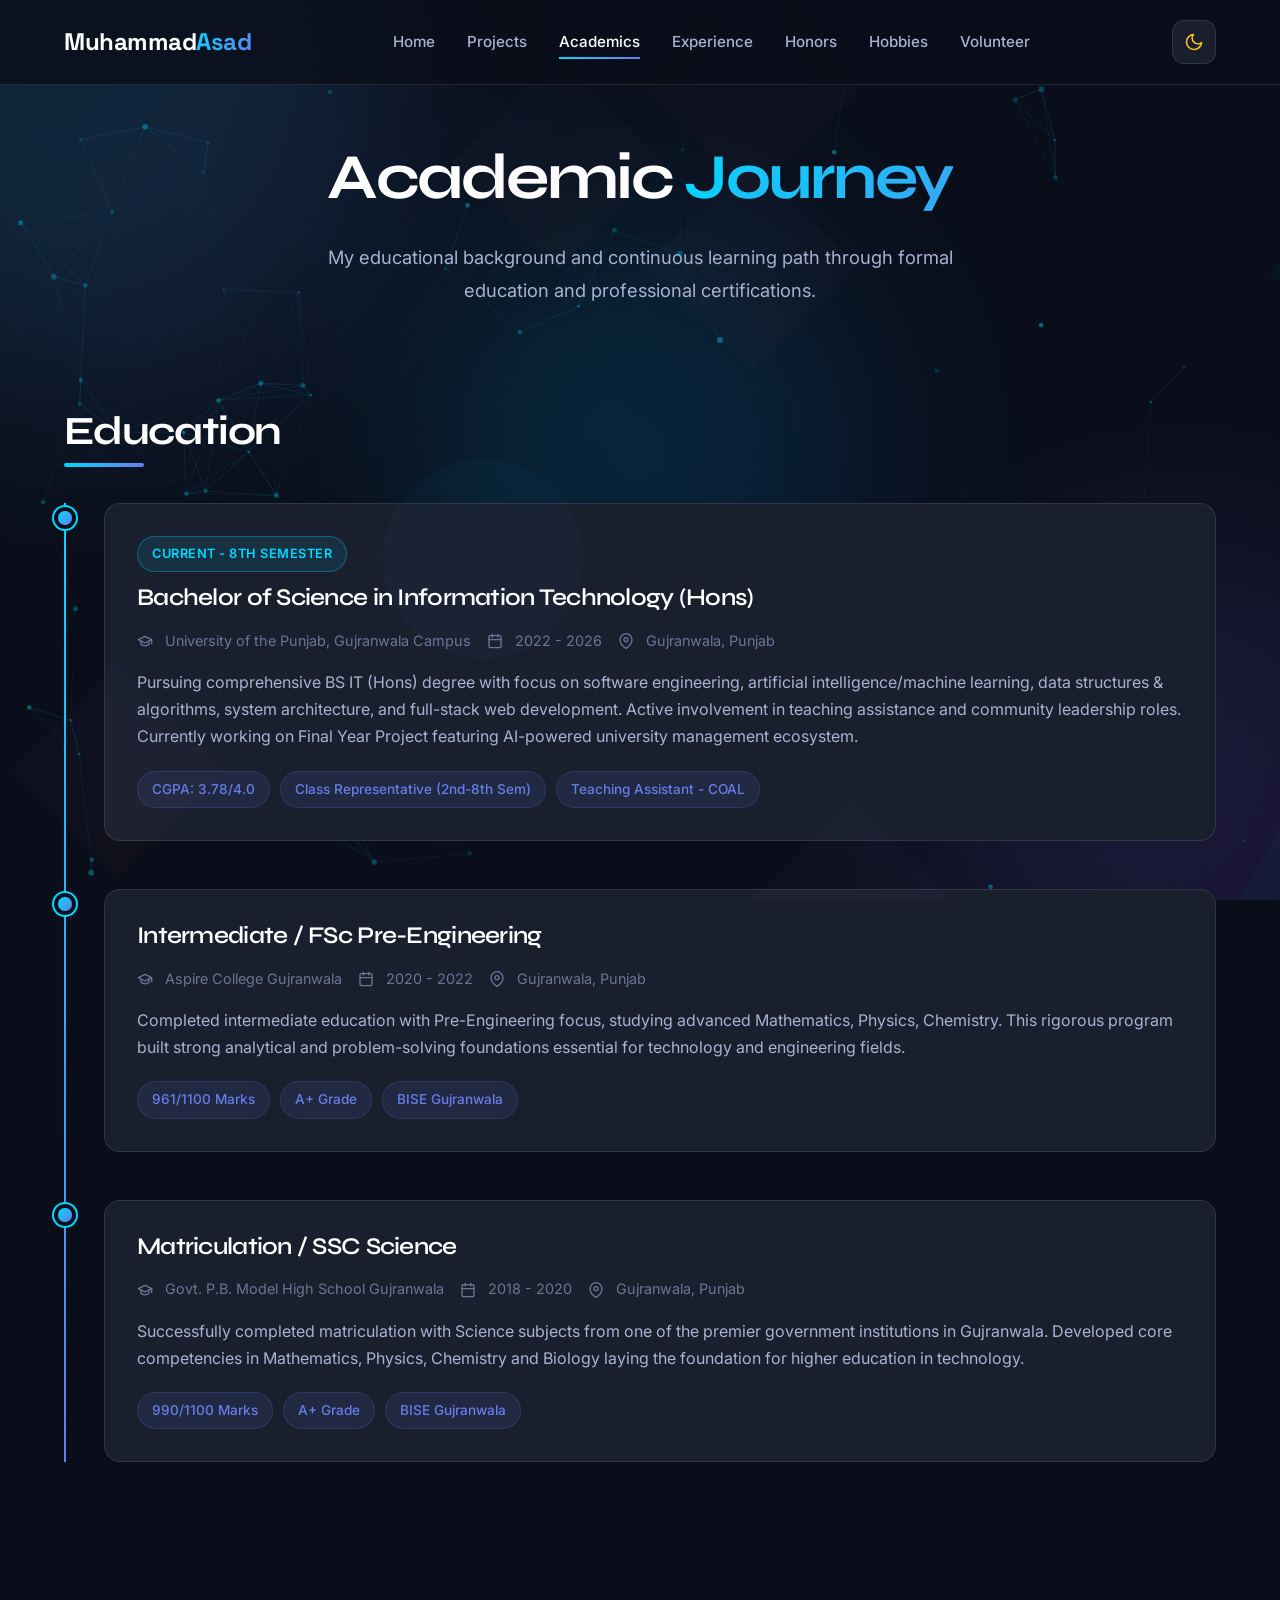
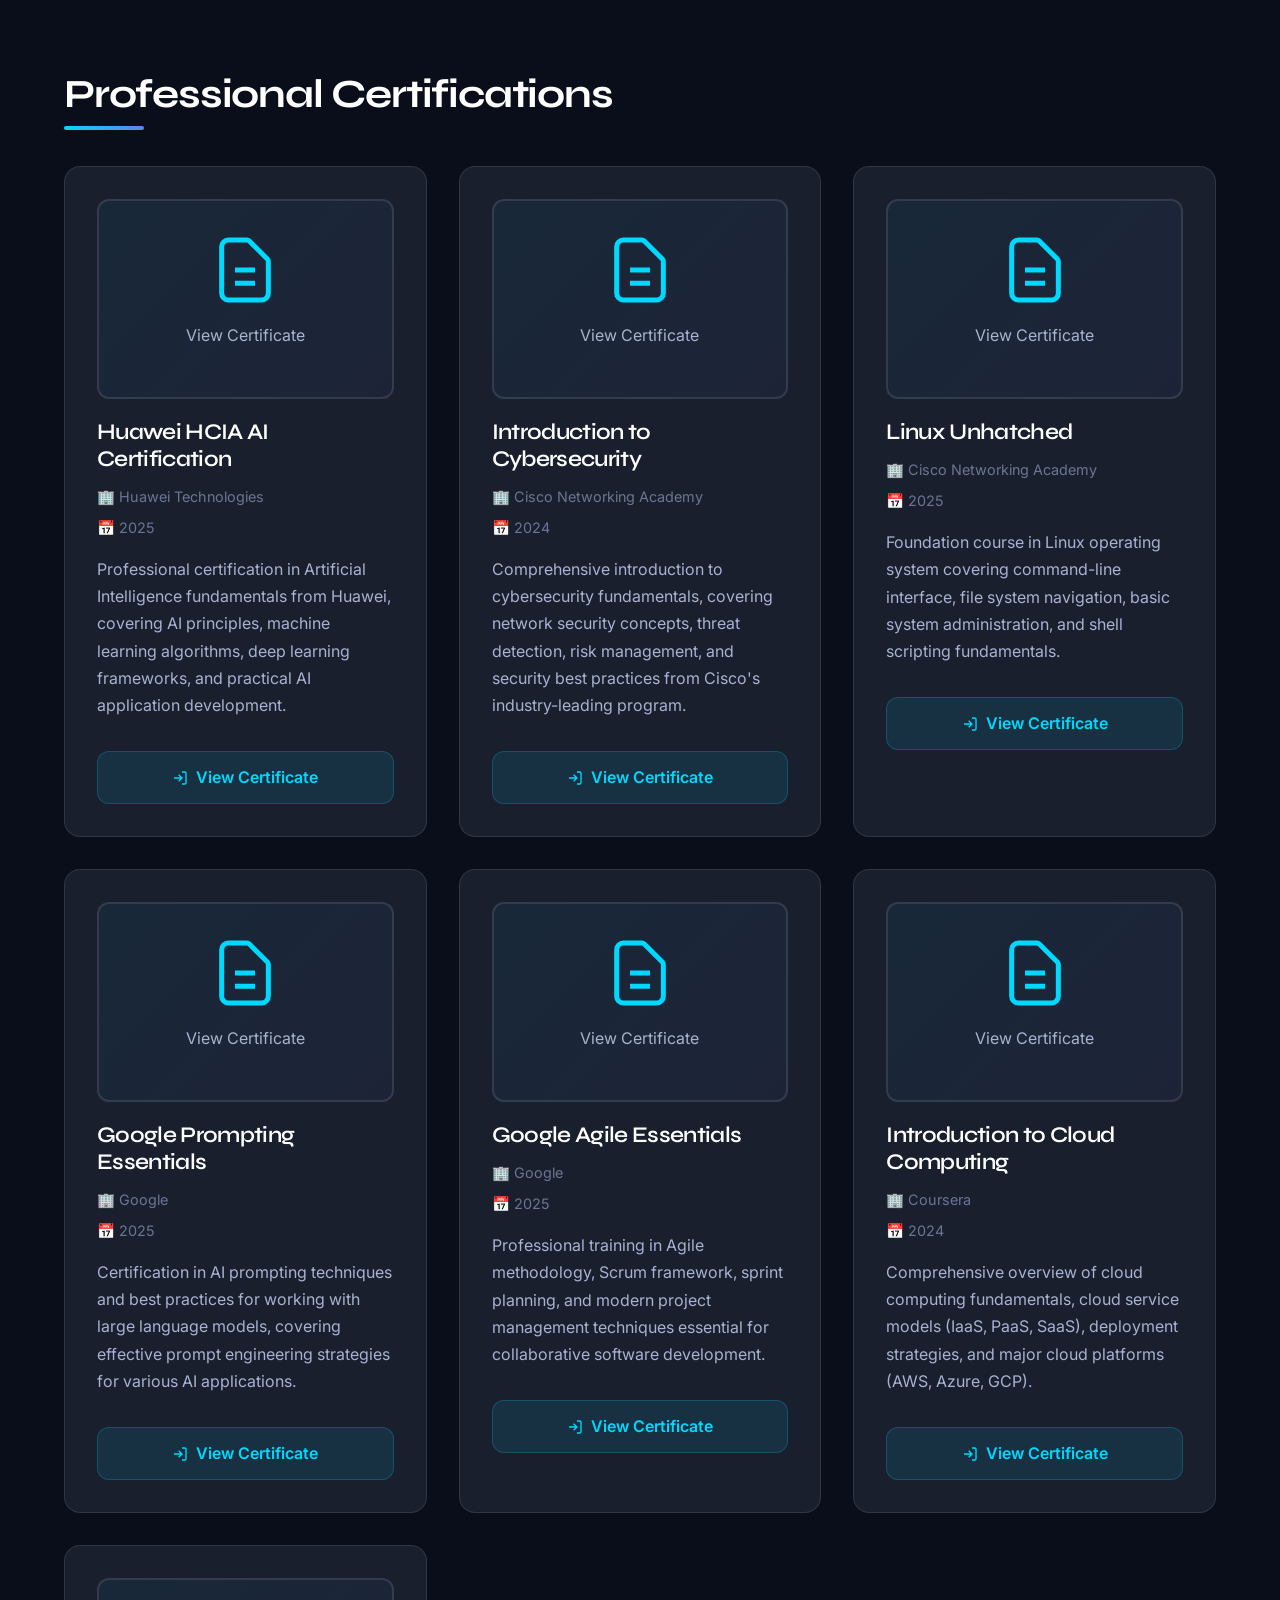
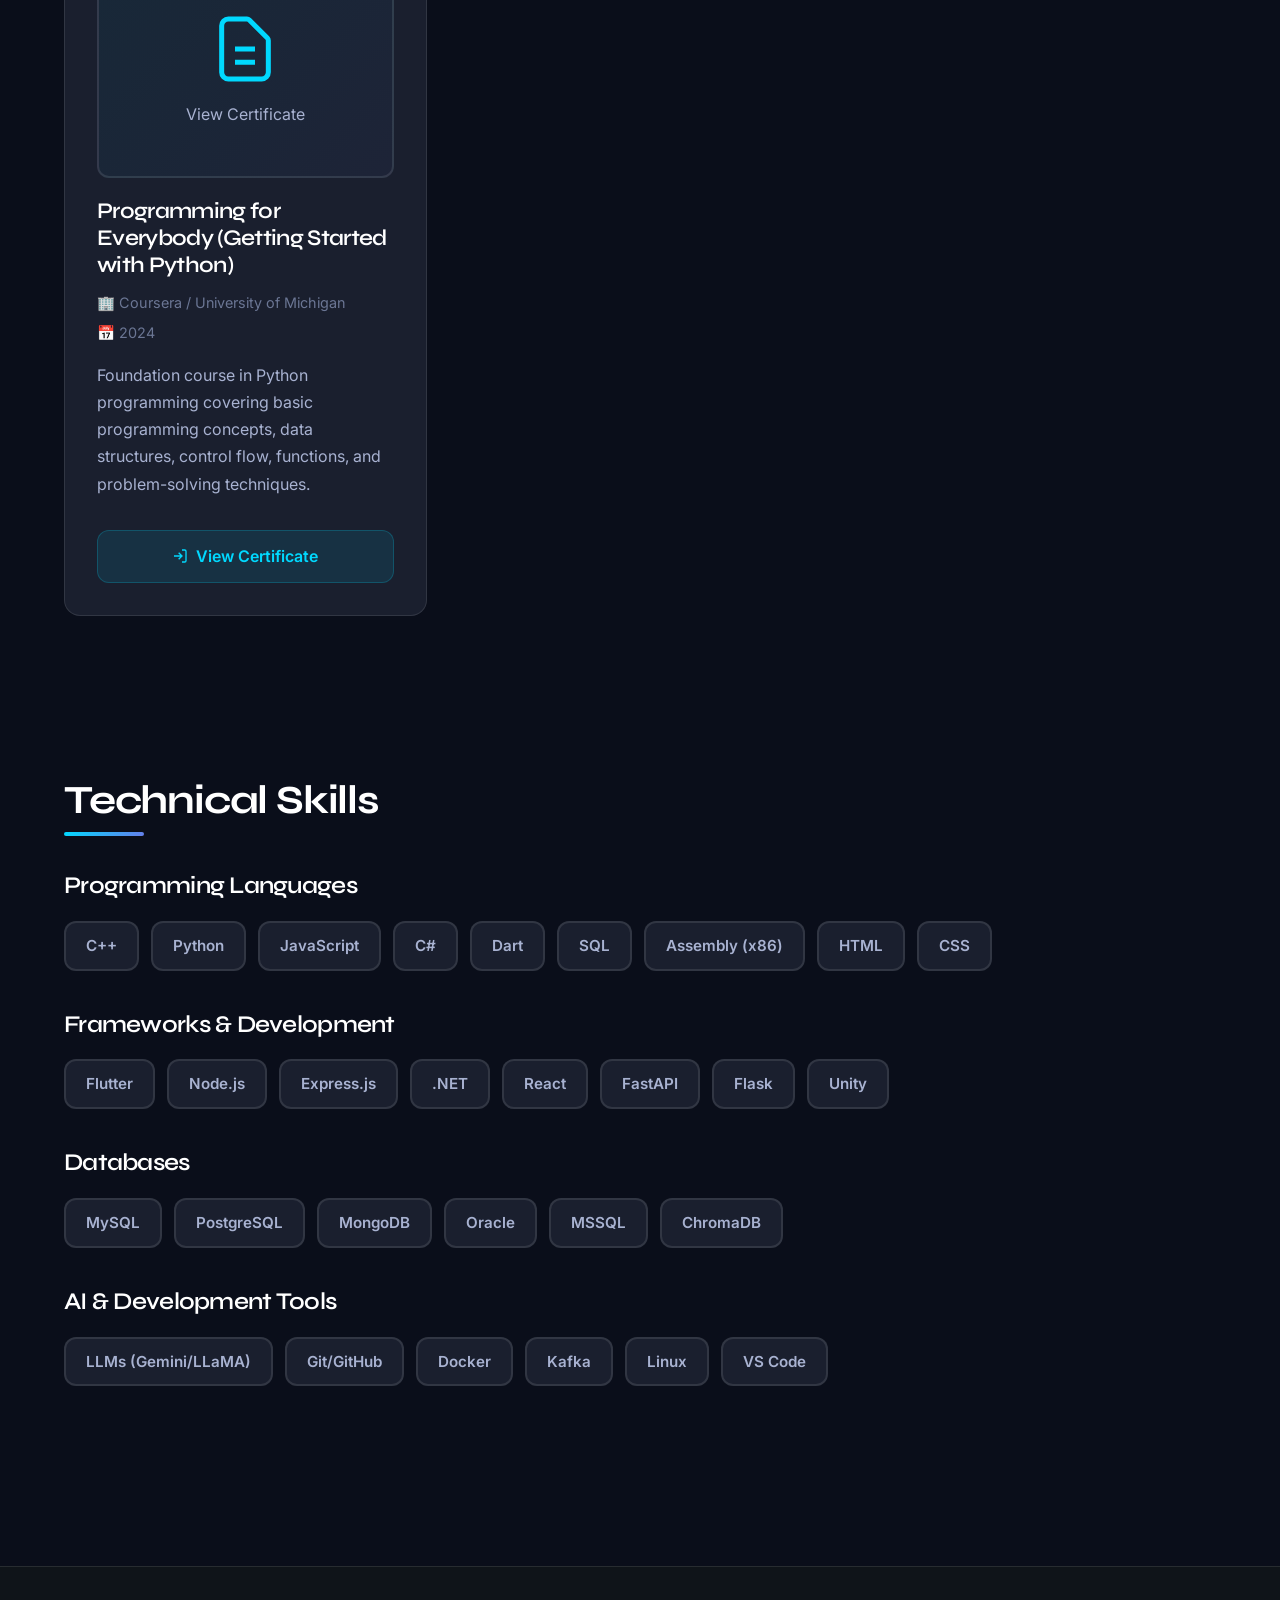
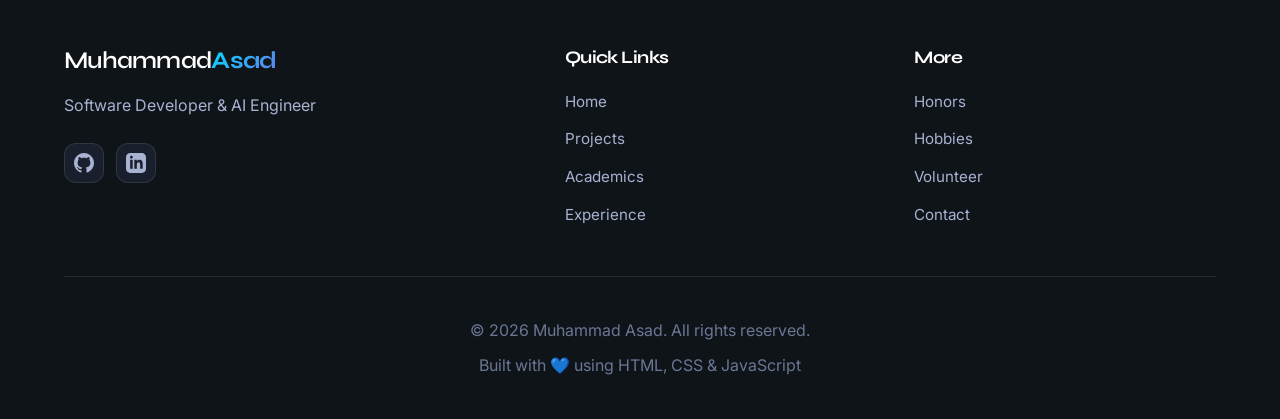
==== commit 4cc832cb: "Update academic years and CGPA in academics.html" ====
--- a/academics.html
+++ b/academics.html
@@ -91,7 +91,7 @@
                   <line x1="8" y1="2" x2="8" y2="6"/>
                   <line x1="3" y1="10" x2="21" y2="10"/>
                 </svg>
-                2021 - Present
+                2022 - 2026
               </span>
               <span>
                 <svg width="16" height="16" viewBox="0 0 24 24" fill="none" stroke="currentColor" stroke-width="2" stroke-linecap="round" stroke-linejoin="round" style="display:inline-block;vertical-align:middle;margin-right:6px">
@@ -109,7 +109,7 @@
               management ecosystem.
             </p>
             <div class="timeline-highlights">
-              <span class="highlight-tag">CGPA: 3.77/4.0</span>
+              <span class="highlight-tag">CGPA: 3.78/4.0</span>
               <span class="highlight-tag">Class Representative (2nd-8th Sem)</span>
               <span class="highlight-tag">Teaching Assistant - COAL</span>
             </div>
--- a/styles.css
+++ b/styles.css
@@ -151,7 +151,7 @@
 }
 
 /* ===========================
-   AMAZING SPLASH SCREEN
+   ENHANCED SPLASH SCREEN
    =========================== */
 .splash-screen {
   position: fixed;
@@ -159,54 +159,72 @@
   left: 0;
   width: 100%;
   height: 100vh;
-  background: radial-gradient(ellipse at bottom, #1a1f2e 0%, #0a0e1a 100%);
+  background: 
+    radial-gradient(circle at 30% 20%, rgba(0, 217, 255, 0.08) 0%, transparent 60%),
+    radial-gradient(circle at 70% 80%, rgba(102, 126, 234, 0.06) 0%, transparent 60%),
+    linear-gradient(135deg, #0a0e1a 0%, #151923 50%, #0a0e1a 100%);
   display: flex;
   align-items: center;
   justify-content: center;
   z-index: 10000;
-  transition: opacity 0.8s ease-out, transform 0.8s ease-out;
+  transition: opacity 1.2s cubic-bezier(0.4, 0, 0.2, 1), 
+              transform 1.2s cubic-bezier(0.4, 0, 0.2, 1);
   overflow: hidden;
+}
+
+.splash-screen::before {
+  content: '';
+  position: absolute;
+  top: 0;
+  left: 0;
+  right: 0;
+  bottom: 0;
+  background: 
+    linear-gradient(180deg, transparent 0%, rgba(0, 0, 0, 0.3) 100%);
+  pointer-events: none;
 }
 
 .splash-screen.fade-out {
   opacity: 0;
-  transform: scale(1.1);
+  transform: scale(0.98);
   pointer-events: none;
 }
 
-/* Animated Particles Background */
+/* Subtle Glass Particles */
 .splash-particles {
   position: absolute;
   width: 100%;
   height: 100%;
   overflow: hidden;
+  opacity: 0.2;
 }
 
 .particle {
   position: absolute;
   width: 3px;
   height: 3px;
-  background: var(--accent-primary);
+  background: rgba(255, 255, 255, 0.3);
   border-radius: 50%;
   opacity: 0;
-  animation: particleFloat 3s ease-in-out infinite;
-  box-shadow: 0 0 10px var(--accent-primary);
+  animation: particleFloat 5s ease-in-out infinite;
+  box-shadow: 0 0 10px rgba(255, 255, 255, 0.2);
+  filter: blur(1px);
 }
 
 @keyframes particleFloat {
   0% {
     opacity: 0;
-    transform: translateY(100vh) translateX(0) scale(0);
+    transform: translateY(100vh) translateX(0) scale(0.5);
   }
   10% {
-    opacity: 1;
+    opacity: 0.4;
   }
   90% {
-    opacity: 1;
+    opacity: 0.4;
   }
   100% {
     opacity: 0;
-    transform: translateY(-100vh) translateX(100px) scale(1);
+    transform: translateY(-10vh) translateX(100px) scale(1);
   }
 }
 
@@ -218,190 +236,202 @@
 }
 
 .splash-glass-card {
-  background: rgba(26, 31, 46, 0.5);
-  backdrop-filter: blur(30px);
-  -webkit-backdrop-filter: blur(30px);
-  border: 1px solid rgba(255, 255, 255, 0.1);
+  background: rgba(20, 25, 40, 0.4);
+  backdrop-filter: blur(60px) saturate(150%);
+  -webkit-backdrop-filter: blur(60px) saturate(150%);
+  border: 1px solid rgba(255, 255, 255, 0.08);
   border-radius: 32px;
-  padding: 56px 72px;
-  box-shadow: 0 16px 64px rgba(0, 0, 0, 0.6),
-              0 0 100px rgba(0, 217, 255, 0.1);
+  padding: 60px 70px;
+  box-shadow: 
+    0 8px 32px rgba(0, 0, 0, 0.6),
+    0 20px 60px rgba(0, 0, 0, 0.4),
+    inset 0 1px 0 rgba(255, 255, 255, 0.05),
+    inset 0 -1px 0 rgba(0, 0, 0, 0.2);
   position: relative;
   overflow: hidden;
+  animation: cardEntrance 1s cubic-bezier(0.4, 0, 0.2, 1) backwards;
+}
+
+@keyframes cardEntrance {
+  0% {
+    opacity: 0;
+    transform: scale(0.95) translateY(20px);
+  }
+  100% {
+    opacity: 1;
+    transform: scale(1) translateY(0);
+  }
 }
 
 .splash-glass-card::before {
   content: '';
   position: absolute;
-  inset: -2px;
+  inset: -1px;
   background: linear-gradient(135deg, 
-    rgba(0, 217, 255, 0.4) 0%, 
-    rgba(102, 126, 234, 0.4) 50%,
-    rgba(0, 217, 255, 0.4) 100%);
+    rgba(0, 217, 255, 0.15) 0%, 
+    rgba(102, 126, 234, 0.15) 100%);
   border-radius: 32px;
   z-index: -1;
-  opacity: 0.6;
-  animation: borderPulse 3s ease-in-out infinite;
-  filter: blur(8px);
-}
-
-@keyframes borderPulse {
-  0%, 100% { opacity: 0.4; transform: scale(1); }
-  50% { opacity: 0.8; transform: scale(1.02); }
+  opacity: 0.5;
+  filter: blur(20px);
+  animation: subtlePulse 4s ease-in-out infinite;
+}
+
+@keyframes subtlePulse {
+  0%, 100% { opacity: 0.3; }
+  50% { opacity: 0.6; }
 }
 
 .splash-glass-card::after {
+  content: '';
+  position: absolute;
+  top: 0;
+  left: 0;
+  right: 0;
+  bottom: 0;
+  background: 
+    radial-gradient(circle at 20% 20%, rgba(255, 255, 255, 0.03) 0%, transparent 50%),
+    radial-gradient(circle at 80% 80%, rgba(255, 255, 255, 0.02) 0%, transparent 50%);
+  border-radius: 32px;
+  pointer-events: none;
+}
+
+.splash-logo {
+  margin-bottom: 36px;
+  animation: logoEntrance 0.8s cubic-bezier(0.4, 0, 0.2, 1) 0.2s backwards;
+}
+
+@keyframes logoEntrance {
+  0% {
+    opacity: 0;
+    transform: scale(0.9) translateY(10px);
+  }
+  100% {
+    opacity: 1;
+    transform: scale(1) translateY(0);
+  }
+}
+
+.logo-circle {
+  width: 130px;
+  height: 130px;
+  background: rgba(30, 35, 50, 0.6);
+  backdrop-filter: blur(20px);
+  -webkit-backdrop-filter: blur(20px);
+  border: 1px solid rgba(255, 255, 255, 0.1);
+  border-radius: 50%;
+  display: flex;
+  align-items: center;
+  justify-content: center;
+  margin: 0 auto;
+  box-shadow: 
+    0 10px 40px rgba(0, 0, 0, 0.4),
+    0 0 60px rgba(0, 217, 255, 0.15),
+    inset 0 1px 0 rgba(255, 255, 255, 0.1),
+    inset 0 -1px 0 rgba(0, 0, 0, 0.2);
+  position: relative;
+  overflow: hidden;
+}
+
+/* Subtle Glass Reflection Effect */
+.rotating-ring {
+  position: absolute;
+  border-radius: 50%;
+  opacity: 0;
+  pointer-events: none;
+}
+
+.ring-1,
+.ring-2,
+.ring-3 {
+  display: none;
+}
+
+.logo-circle::before {
   content: '';
   position: absolute;
   top: -50%;
   left: -50%;
   width: 200%;
   height: 200%;
-  background: radial-gradient(circle, rgba(0, 217, 255, 0.05) 0%, transparent 70%);
-  animation: rotate 10s linear infinite;
-}
-
-.splash-logo {
-  margin-bottom: 28px;
-}
-
-.logo-circle {
-  width: 120px;
-  height: 120px;
-  background: linear-gradient(135deg, #00d9ff 0%, #667eea 100%);
+  background: 
+    linear-gradient(135deg, rgba(255, 255, 255, 0.15) 0%, transparent 50%);
   border-radius: 50%;
-  display: flex;
-  align-items: center;
-  justify-content: center;
-  margin: 0 auto;
-  box-shadow: 0 12px 40px rgba(0, 217, 255, 0.4),
-              0 0 60px rgba(102, 126, 234, 0.3);
-  animation: logoFloat 3s ease-in-out infinite;
-  position: relative;
-}
-
-/* Rotating Rings around Logo */
-.rotating-ring {
-  position: absolute;
-  border-radius: 50%;
-  border: 2px solid transparent;
-}
-
-.ring-1 {
-  width: 140px;
-  height: 140px;
-  border-top-color: rgba(0, 217, 255, 0.6);
-  border-right-color: rgba(0, 217, 255, 0.3);
-  animation: ringRotate 2s linear infinite;
-}
-
-.ring-2 {
-  width: 160px;
-  height: 160px;
-  border-top-color: rgba(102, 126, 234, 0.6);
-  border-left-color: rgba(102, 126, 234, 0.3);
-  animation: ringRotate 3s linear infinite reverse;
-}
-
-.ring-3 {
-  width: 180px;
-  height: 180px;
-  border-top-color: rgba(0, 217, 255, 0.4);
-  border-bottom-color: rgba(102, 126, 234, 0.4);
-  animation: ringRotate 4s linear infinite;
-}
-
-@keyframes ringRotate {
-  from { transform: rotate(0deg); }
-  to { transform: rotate(360deg); }
-}
-
-.logo-circle::before {
+  pointer-events: none;
+}
+
+.logo-circle::after {
   content: '';
   position: absolute;
-  inset: -8px;
-  background: linear-gradient(135deg, #00d9ff, #667eea);
+  inset: -10px;
+  background: linear-gradient(135deg, rgba(0, 217, 255, 0.2), rgba(102, 126, 234, 0.2));
   border-radius: 50%;
-  filter: blur(20px);
-  opacity: 0.6;
+  filter: blur(25px);
+  opacity: 0.4;
   z-index: -1;
-  animation: glowPulse 2s ease-in-out infinite;
-}
-
-@keyframes glowPulse {
-  0%, 100% { 
-    opacity: 0.4;
-    transform: scale(0.95);
-  }
-  50% { 
-    opacity: 0.8;
-    transform: scale(1.05);
-  }
 }
 
 .logo-text {
   font-family: 'Syne', sans-serif;
-  font-size: 2.8rem;
+  font-size: 2.6rem;
   font-weight: 800;
-  color: white;
-  letter-spacing: -2px;
-  text-shadow: 0 4px 12px rgba(0, 0, 0, 0.4);
-  position: relative;
-  z-index: 10;
-}
-
-.splash-title {
-  font-size: 2.8rem;
-  font-weight: 700;
-  margin-bottom: 12px;
-  background: linear-gradient(135deg, #00d9ff 0%, #667eea 50%, #00d9ff 100%);
-  background-size: 200% auto;
+  background: linear-gradient(135deg, #ffffff 0%, rgba(0, 217, 255, 0.9) 100%);
   -webkit-background-clip: text;
   -webkit-text-fill-color: transparent;
   background-clip: text;
-  animation: titleShimmer 3s ease-in-out infinite, titleSlideUp 0.8s ease-out 0.3s backwards;
-}
-
-@keyframes titleShimmer {
-  0%, 100% { background-position: 0% center; }
-  50% { background-position: 100% center; }
+  letter-spacing: -2px;
+  filter: drop-shadow(0 2px 8px rgba(0, 0, 0, 0.3));
+  position: relative;
+  z-index: 10;
+}
+
+.splash-title {
+  font-size: 2.5rem;
+  font-weight: 700;
+  margin-bottom: 12px;
+  color: rgba(255, 255, 255, 0.95);
+  letter-spacing: -0.5px;
+  text-shadow: 0 2px 20px rgba(0, 217, 255, 0.2);
+  animation: titleSlideUp 0.8s ease-out 0.4s backwards;
 }
 
 .splash-subtitle {
-  font-size: 1.2rem;
-  color: var(--text-secondary);
+  font-size: 1.1rem;
+  color: rgba(255, 255, 255, 0.6);
   margin-bottom: 40px;
-  animation: titleSlideUp 0.8s ease-out 0.5s backwards;
+  animation: titleSlideUp 0.8s ease-out 0.6s backwards;
   letter-spacing: 0.5px;
+  font-weight: 400;
 }
 
 .splash-loader {
   width: 280px;
-  height: 6px;
-  background: rgba(255, 255, 255, 0.08);
+  margin: 0 auto 8px;
+  animation: titleSlideUp 0.8s ease-out 0.7s backwards;
+}
+
+.loader-track {
+  height: 4px;
+  background: rgba(255, 255, 255, 0.05);
+  backdrop-filter: blur(10px);
   border-radius: 10px;
-  margin: 0 auto 20px;
   overflow: visible;
   position: relative;
-  box-shadow: inset 0 2px 4px rgba(0, 0, 0, 0.3);
+  box-shadow: 
+    inset 0 1px 2px rgba(0, 0, 0, 0.3),
+    0 1px 0 rgba(255, 255, 255, 0.05);
 }
 
 .loader-bar {
   height: 100%;
-  background: linear-gradient(90deg, #00d9ff 0%, #667eea 50%, #00d9ff 100%);
-  background-size: 200% 100%;
+  background: linear-gradient(90deg, rgba(0, 217, 255, 0.8) 0%, rgba(102, 126, 234, 0.8) 100%);
   border-radius: 10px;
   width: 0%;
   transition: width 0.1s ease-out;
-  box-shadow: 0 0 20px rgba(0, 217, 255, 0.6),
-              0 0 40px rgba(102, 126, 234, 0.4);
-  animation: shimmer 2s ease-in-out infinite;
+  box-shadow: 
+    0 0 15px rgba(0, 217, 255, 0.3),
+    0 0 30px rgba(102, 126, 234, 0.2);
   position: relative;
-}
-
-@keyframes shimmer {
-  0%, 100% { background-position: 0% center; }
-  50% { background-position: 100% center; }
 }
 
 .loader-bar::after {
@@ -411,31 +441,20 @@
   right: 0;
   width: 30px;
   height: 100%;
-  background: linear-gradient(90deg, transparent, rgba(255, 255, 255, 0.4));
+  background: linear-gradient(90deg, transparent, rgba(255, 255, 255, 0.2));
   border-radius: 10px;
-  animation: slideGlow 1s ease-in-out infinite;
-}
-
-@keyframes slideGlow {
-  0%, 100% { opacity: 0; }
-  50% { opacity: 1; }
-}
-
-.loader-glow {
-  position: absolute;
-  top: -2px;
-  left: 0;
-  width: 0%;
-  height: 10px;
-  background: linear-gradient(90deg, transparent, rgba(0, 217, 255, 0.6), transparent);
-  filter: blur(8px);
-  border-radius: 10px;
-  animation: glowMove 2s ease-in-out infinite;
-}
-
-@keyframes glowMove {
-  0%, 100% { left: -20%; }
-  50% { left: 120%; }
+}
+
+
+
+.loader-info {
+  display: flex;
+  justify-content: space-between;
+  align-items: center;
+  margin-top: 16px;
+  width: 280px;
+  margin-left: auto;
+  margin-right: auto;
 }
 
 .splash-loading-info {
@@ -446,30 +465,17 @@
 }
 
 .splash-loading-text {
-  color: var(--accent-primary);
-  font-size: 1.1rem;
-  font-weight: 700;
-  letter-spacing: 2px;
-  text-shadow: 0 0 10px rgba(0, 217, 255, 0.5);
-  animation: numberPulse 0.5s ease-in-out infinite;
-}
-
-@keyframes numberPulse {
-  0%, 100% { transform: scale(1); }
-  50% { transform: scale(1.05); }
+  color: rgba(0, 217, 255, 0.9);
+  font-size: 1rem;
+  font-weight: 600;
+  letter-spacing: 1px;
 }
 
 .splash-status {
-  color: var(--text-secondary);
+  color: rgba(255, 255, 255, 0.5);
   font-size: 0.85rem;
-  font-weight: 500;
-  letter-spacing: 1px;
-  animation: textFade 1.5s ease-in-out infinite;
-}
-
-@keyframes textFade {
-  0%, 100% { opacity: 0.5; }
-  50% { opacity: 1; }
+  font-weight: 400;
+  letter-spacing: 0.5px;
 }
 
 @keyframes splashFadeIn {
@@ -477,13 +483,8 @@
   to { opacity: 1; transform: scale(1) translateY(0); }
 }
 
-@keyframes logoFloat {
-  0%, 100% { transform: translateY(0) rotate(0deg); }
-  50% { transform: translateY(-12px) rotate(2deg); }
-}
-
 @keyframes titleSlideUp {
-  from { opacity: 0; transform: translateY(30px); }
+  from { opacity: 0; transform: translateY(20px); }
   to { opacity: 1; transform: translateY(0); }
 }
 
@@ -505,24 +506,29 @@
 /* Responsive */
 @media (max-width: 768px) {
   .splash-glass-card {
-    padding: 40px 32px;
+    padding: 48px 36px;
+    border-radius: 24px;
   }
   
   .logo-circle {
-    width: 100px;
-    height: 100px;
-  }
-  
-  .ring-1 { width: 120px; height: 120px; }
-  .ring-2 { width: 140px; height: 140px; }
-  .ring-3 { width: 160px; height: 160px; }
+    width: 110px;
+    height: 110px;
+  }
+  
+  .logo-text {
+    font-size: 2.2rem;
+  }
   
   .splash-title {
-    font-size: 2.2rem;
+    font-size: 2rem;
+  }
+  
+  .splash-subtitle {
+    font-size: 1rem;
   }
   
   .splash-loader {
-    width: 220px;
+    width: 240px;
   }
 }
 
@@ -1983,7 +1989,8 @@
     gap: 8px;
     font-size: 0.85rem;
   }
-}
+
+  .splash-loader {
     width: 240px;
   }
 
